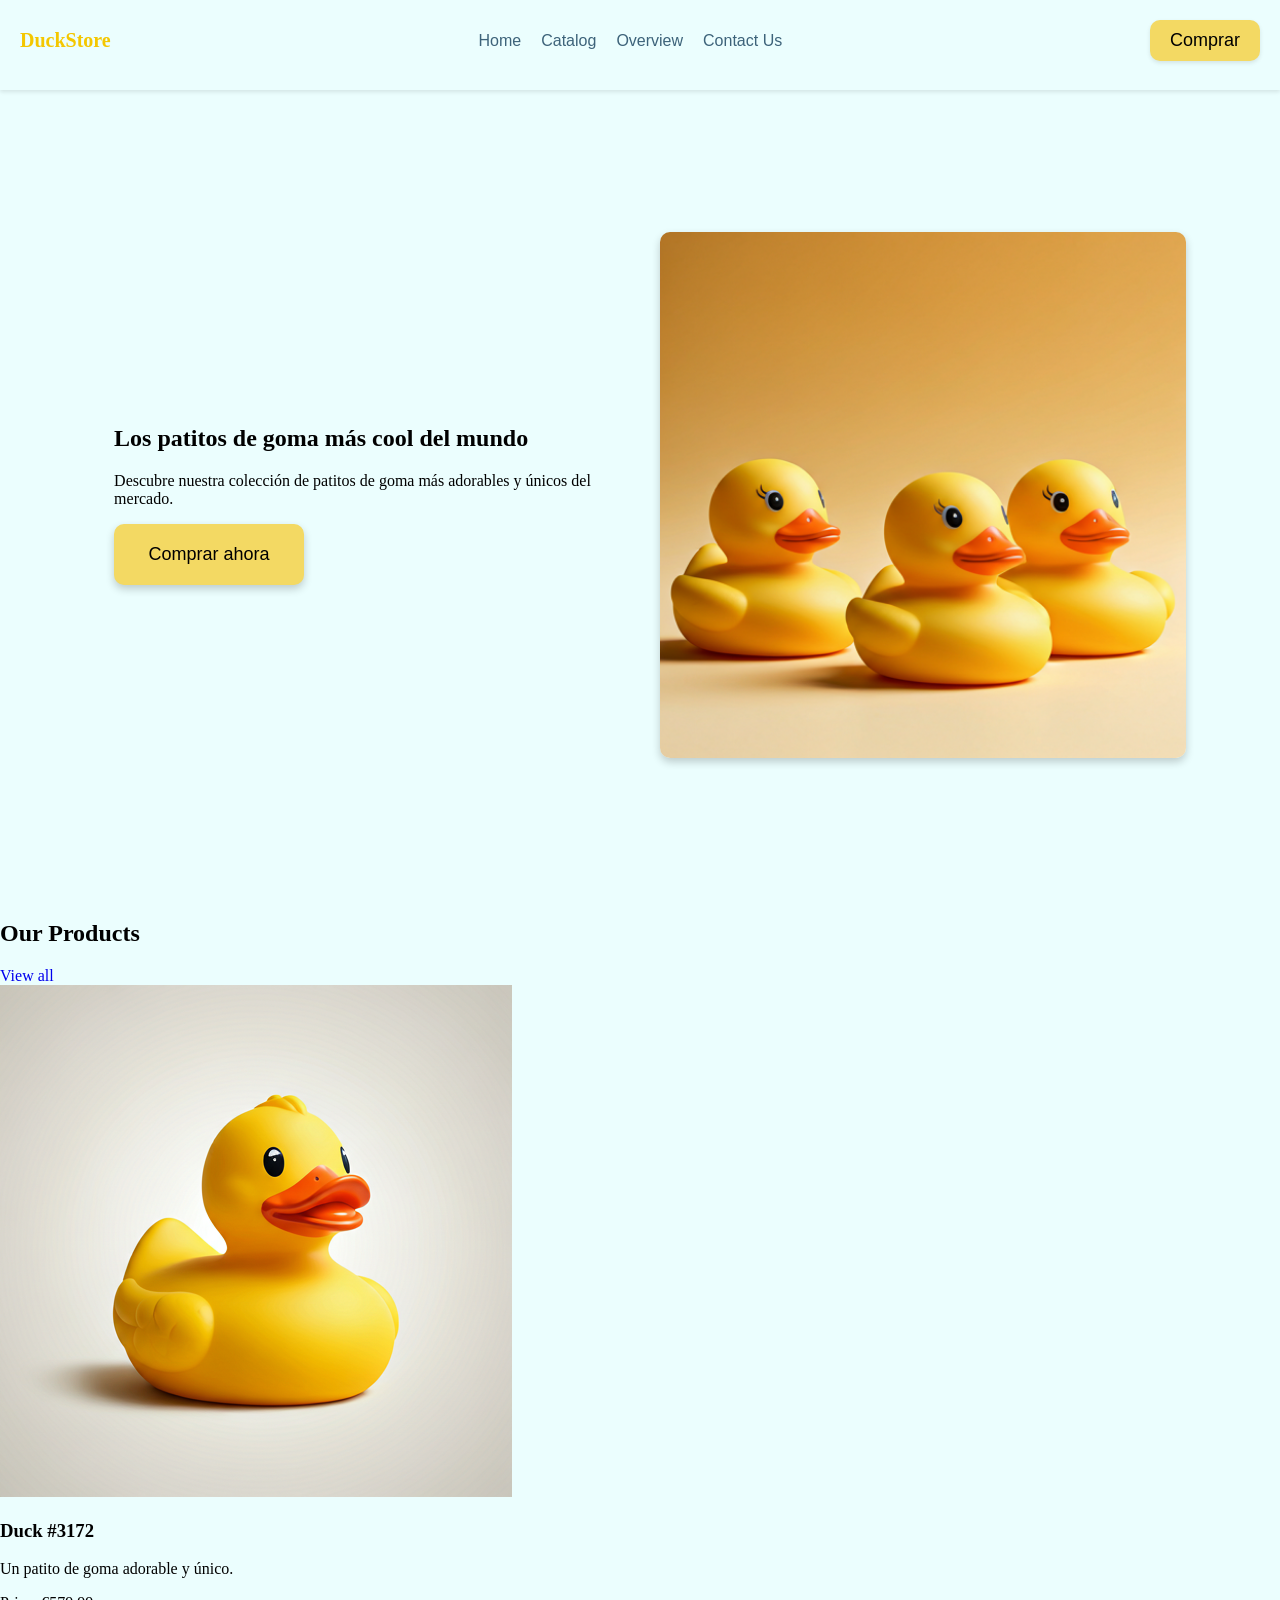
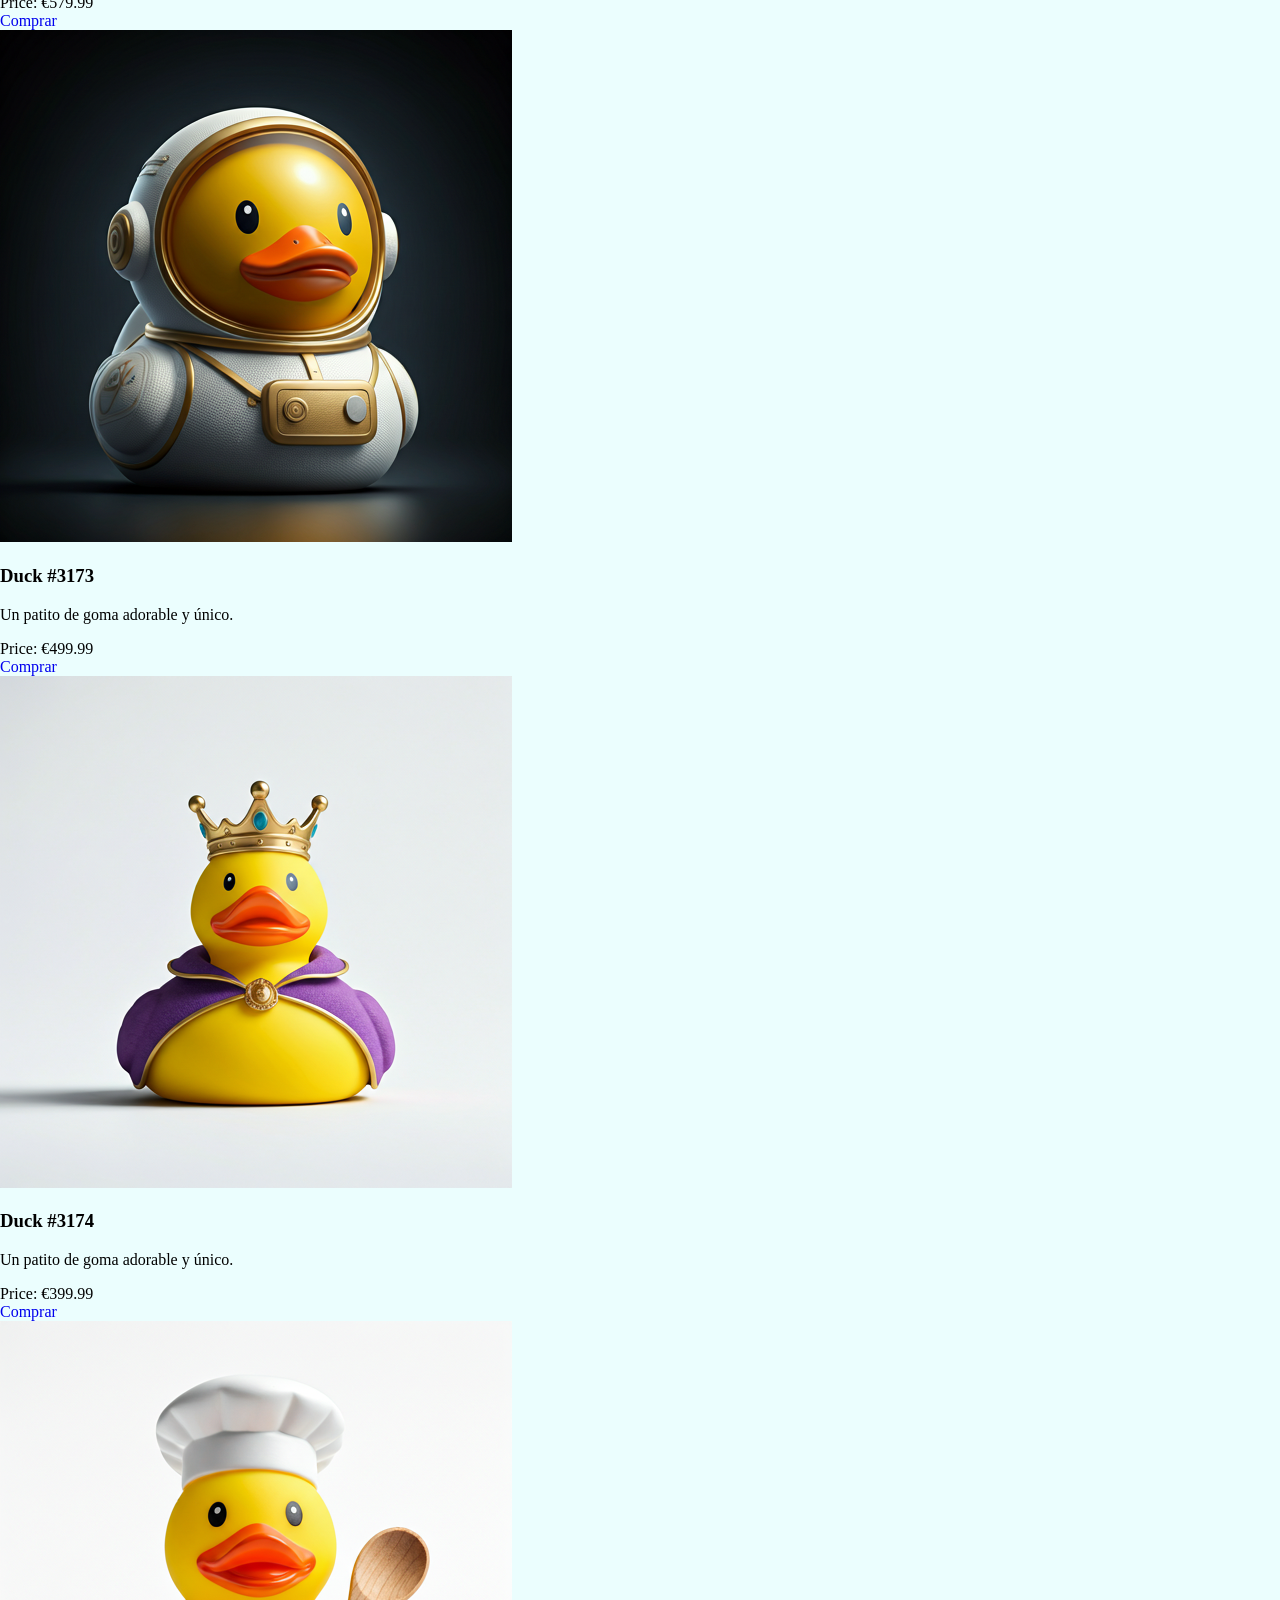
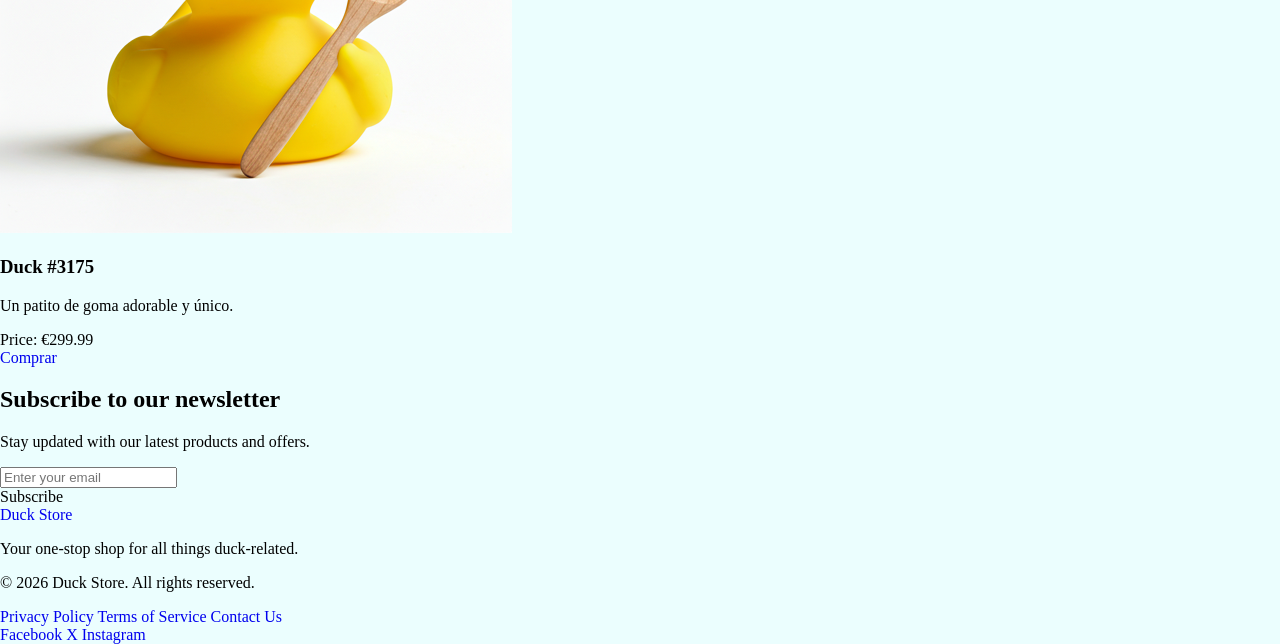
==== index.html @ e905ae87 "SCRUM 20: Etapa 6.1 y 6.2 - Añadir los estilos a `layout.css` y `buttons.css`.     - 6.1: Header    " ====
<!DOCTYPE html>
<html lang="en">
<head>
    <meta charset="UTF-8">
    <meta name="viewport" content="width=device-width, initial-scale=1.0">
    <title>Home | Duck Store</title>

    <link rel="stylesheet" href="./css/reset.css">
    <link rel="stylesheet" href="./css/styles.css">
    <link rel="stylesheet" href="./css/layout.css">
    <link rel="stylesheet" href="./css/typography.css">
    <link rel="stylesheet" href="./css/buttons.css">
 
</head>
<body>
    <!-- === HEADER === -->
    <header>
        <div class="header_container">
            <!-- Logo -->
            <a class="header_logo" href="#">
                DuckStore
            </a>

            <!-- Navigation -->
            <nav class="header_navigation">
                <ul class="header_navigation_list">
                    <li><a class="header_navigation_link" href="#">Home</a></li>
                    <li><a class="header_navigation_link" href="#">Catalog</a></li>
                    <li><a class="header_navigation_link" href="#">Overview</a></li>
                    <li><a class="header_navigation_link" href="#">Contact Us</a></li>
                </ul>
            </nav>

            <!-- Action Button -->
            <a href="#">
                <div class="header_button">Comprar</div>
            </a>
        </div>
    </header>

    <!-- === MAIN CONTENT === -->
    <main class="main_content">
        <!-- HERO SECTION -->
        <section class="hero_section">
            <div class="hero_container">
                <div class="hero_content">
                    <h1 class="hero_title">Los patitos de goma más cool del mundo</h1>
                    <p class="hero_description">Descubre nuestra colección de patitos de goma más adorables y únicos del mercado.</p>
                    <a href="#">
                        <div class="hero_button">Comprar ahora</div>
                    </a>
                </div>
                <img class="hero_image" src="./assets/images/duck_hero.png" alt="Big Duck Image" />
            </div>
        </section>

        <!-- PRODUCTS SECTION -->
        <section class="products_section">
            <div class="products_header">
                <h2>Our Products</h2>
                <a href="#">
                    <div class="button_common">View all</div>
                </a>
            </div>
            
            <!-- Products Grid -->
            <div class="products_grid">
                <div class="product_card">
                    <img class="product_image" src="./assets/images/duck_5.png" alt="Product 1" />
                    <h3 class="product_title">Duck #3172</h3>
                    <p class="product_description">Un patito de goma adorable y único.</p>
                    <span class="product_price">Price: €579.99</span>
                    <a href="#">
                        <div class="product_button">Comprar</div>
                    </a>
                </div>
                <div class="product_card">
                    <img class="product_image" src="./assets/images/duck_4.png" alt="Product 2" />
                    <h3 class="product_title">Duck #3173</h3>
                    <p class="product_description">Un patito de goma adorable y único.</p>
                    <span class="product_price">Price: €499.99</span>
                    <a href="#">
                        <div class="product_button">Comprar</div>
                    </a>
                </div>
                <div class="product_card">
                    <img class="product_image" src="./assets/images/duck_3.png" alt="Product 3" />
                    <h3 class="product_title">Duck #3174</h3>
                    <p class="product_description">Un patito de goma adorable y único.</p>
                    <span class="product_price">Price: €399.99</span>
                    <a href="#">
                        <div class="product_button">Comprar</div>
                    </a>
                </div>
                <div class="product_card">
                    <img class="product_image" src="./assets/images/duck_2.png" alt="Product 4" />
                    <h3 class="product_title">Duck #3175</h3>
                    <p class="product_description">Un patito de goma adorable y único.</p>
                    <span class="product_price">Price: €299.99</span>
                    <a href="#">
                        <div class="product_button">Comprar</div>
                    </a>
                </div>

            </div>
        </section>

        <!-- NEWSLETTER SECTION -->
        <section class="newsletter_section">
            <div class="newsletter_container">
                <div class="newsletter_content">
                    <h2 class="newsletter_title">Subscribe to our newsletter</h2>
                    <p class="newsletter_description">Stay updated with our latest products and offers.</p>
                    <form class="newsletter_form">
                        <input class="newsletter_input" type="email" placeholder="Enter your email" required />
                        <div class="newsletter_button" type="submit">Subscribe</div>
                    </form>
                </div>
            </div>
        </section>
    </main>

    <!-- === FOOTER === -->
    <footer class="footer">
        <div class="footer_container">
            <!-- Footer Content -->
            <div class="footer_content">
                <!-- Logo -->
                <a class="footer_logo" href="#">Duck Store</a>
                <p class="footer_description">Your one-stop shop for all things duck-related.</p>
                <p class="footer_copyright">&copy; 2026 Duck Store. All rights reserved.</p>
            </div>
            <!-- Footer Links -->
            <div class="footer_links">
                <a class="footer_link" href="#">Privacy Policy</a>
                <a class="footer_link" href="#">Terms of Service</a>
                <a class="footer_link" href="#">Contact Us</a>
            </div>
            <!-- Socials -->
            <div class="footer_socials">
                <a class="footer_social_icon" href="#">Facebook</a>
                <a class="footer_social_icon" href="#">X</a>
                <a class="footer_social_icon" href="#">Instagram</a>
            </div>
        </div>
    </footer>
</body>
</html>
---- css/styles.css ----
:root {

    /* === Colors === */
    --color-body-background: #EBFEFE;
    --color-header-background: #EBFEFE;
    --color-container-background: #E3F8F9;
    --color-footer-background: #E3F8F9;

    --color-card-background: #E3F8F9;
    --color-card-border: #CCCCCC;
    --color-card-newsletter-background: #F5E06E;

    --color-primary: #F3D963;
    --color-secondary: #3D637A;
    
    --color-button-common: #B6DEFA;

    --color-text: #000000;
    --color-primary-accent: #f4c700;
    --color-secondary-accent: #00619e;
    --color-text-inverted: #FFFFFF;

    --color-link: #FF6F61;
    --color-link-hover: #FF3B2E;
    --color-link-active: #FF6F61;
    --color-link-visited: #FF6F61;
    --color-link-focus: #FF6F61;
    --color-link-disabled: #CCCCCC;


    /* === Layout === */
    --margin-small: 10px;
    --margin-medium: 20px;
    --margin-large: 30px;

    --padding-small: 10px;
    --padding-medium: 20px;
    --padding-large: 30px;

    --gap-small: 10px;
    --gap-medium: 20px;
    --gap-large: 30px;

    --border-radius-small: 5px;
    --border-radius-medium: 10px;
    --border-radius-large: 15px;

    --box-shadow-light: 0 2px 4px rgba(0, 0, 0, 0.1);
    --box-shadow-medium: 0 4px 8px rgba(0, 0, 0, 0.2);
    --box-shadow-heavy: 0 8px 16px rgba(0, 0, 0, 0.3);

    /* === Typography === */
    
    --font-family-body: 'Arial', sans-serif;
    --font-family-heading: 'Helvetica', sans-serif;
    --font-family-monospace: 'Courier New', monospace;
    --font-family-cursive: 'Comic Sans MS', cursive;
    --font-family-fantasy: 'Impact', fantasy;
    --font-family-serif: 'Times New Roman', serif;
    --font-family-sans-serif: 'Verdana', sans-serif;
    
    --text-xs: 0.75rem;     /* 12px */
    --text-sm: 0.875rem;    /* 14px */
    --text-base: 1rem;      /* 16px */
    --text-lg: 1.125rem;    /* 18px */
    --text-xl: 1.25rem;     /* 20px */
    --text-2xl: 1.5rem;     /* 24px */
    --text-3xl: 1.875rem;   /* 30px */
    --text-4xl: 2.25rem;    /* 36px */
    --text-5xl: 3rem;       /* 48px */


}
---- css/layout.css ----
body {
    background-color: var(--color-body-background);
}

/* === HEADER === */

header {
    position: sticky;
    top: 0;
    z-index: 1000;
    height: 10vh;
    max-height: 10vh;
    background-color: var(--color-header-background);
    box-shadow: var(--box-shadow-light);
}

.header_container {
    padding: var(--padding-medium);
    display: flex;
    align-items: center;
    justify-content: space-between;
}

/* .header_navigation { } */

.header_navigation_list {
    list-style: none;
    display: flex;
    flex-direction: row;
    gap: var(--gap-medium);
    margin: 0;
    padding: 0;
}


/* === HERO SECTION === */

.hero_section {
    min-height: 90vh;
    background-color: none;
    display: flex;
    align-items: center;
    justify-content: center;
}

.hero_container {
    height: 66vh;
    display: flex;
    flex-direction: row;
    align-items: center;
    justify-content: space-between;
    padding: var(--padding-large);
}

.hero_content {
    width: 50%;
    padding: var(--padding-medium);
}


.hero_image {
    width: 50%;
    height: auto;
    object-fit: contain;
    border-radius: var(--border-radius-medium);
    box-shadow: var(--box-shadow-medium);
}


/* === PRODUCTS SECTION === */
---- css/typography.css ----
a {
    text-decoration: none;
}


/* === HEADER === */

.header_logo {
    font-family: var(--font-family-fantasy);
    font-size: var(--text-xl);
    color: var(--color-primary-accent);
    font-weight: bold;
    text-decoration: none;
}

.header_navigation_link {
    text-decoration: none;
    color: var(--color-secondary);
    font-family: var(--font-family-heading);
    font-size: var(--text-base);
}

.header_navigation_link:hover {
    color: var(--color-secondary-accent);
    text-decoration: underline;
}

/* === HERO SECTION === */

.hero_title {}

.hero_description {}

/* === PRODUCTS SECTION === */
---- css/buttons.css ----
/* BUTTON IS A DIV ELEMENT !!! */

.header_button {
    background-color: var(--color-primary);
    color: var(--color-text);
    padding: var(--padding-small) var(--padding-medium);
    border: none;
    border-radius: var(--border-radius-medium);
    font-family: var(--font-family-heading);
    font-size: var(--text-lg);
    cursor: pointer;
    transition: all 0.3s ease, color 0.3s ease;

    box-shadow: var(--box-shadow-light);
}

.header_button:hover {
    background-color: var(--color-primary-accent);
    color: var(--color-text-inverted);
}

.hero_button {
    padding: var(--padding-medium);
    width: 150px;
    
    background-color: var(--color-primary);
    color: var(--color-text);
    border: none;
    border-radius: var(--border-radius-medium);
    
    text-align: center;
    font-family: var(--font-family-heading);
    font-size: var(--text-lg);
    cursor: pointer;
    transition: all 0.3s ease, color 0.3s ease;

    box-shadow: var(--box-shadow-medium);
}

.hero_button:hover {
    background-color: var(--color-primary-accent);
    color: var(--color-text-inverted);
}

.button_common {

}

.product_button {

}

.newsletter_button {

}
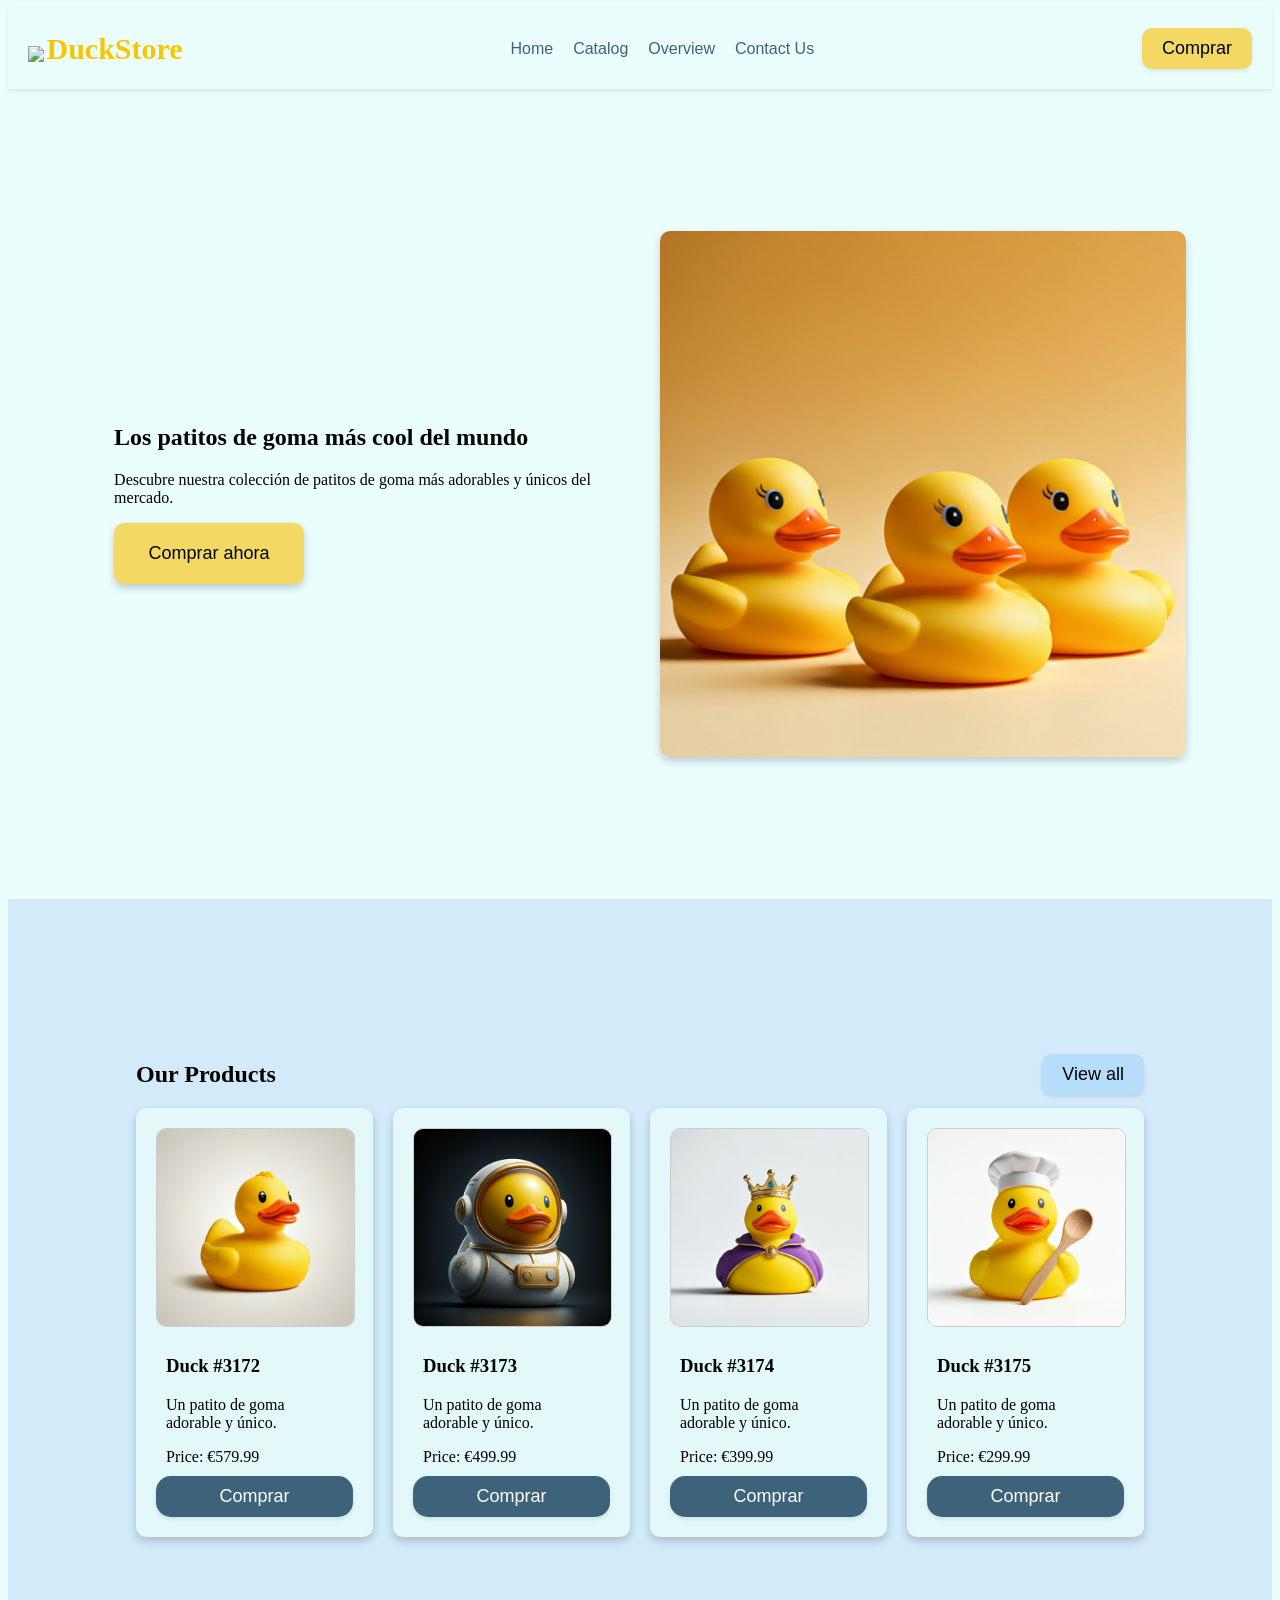
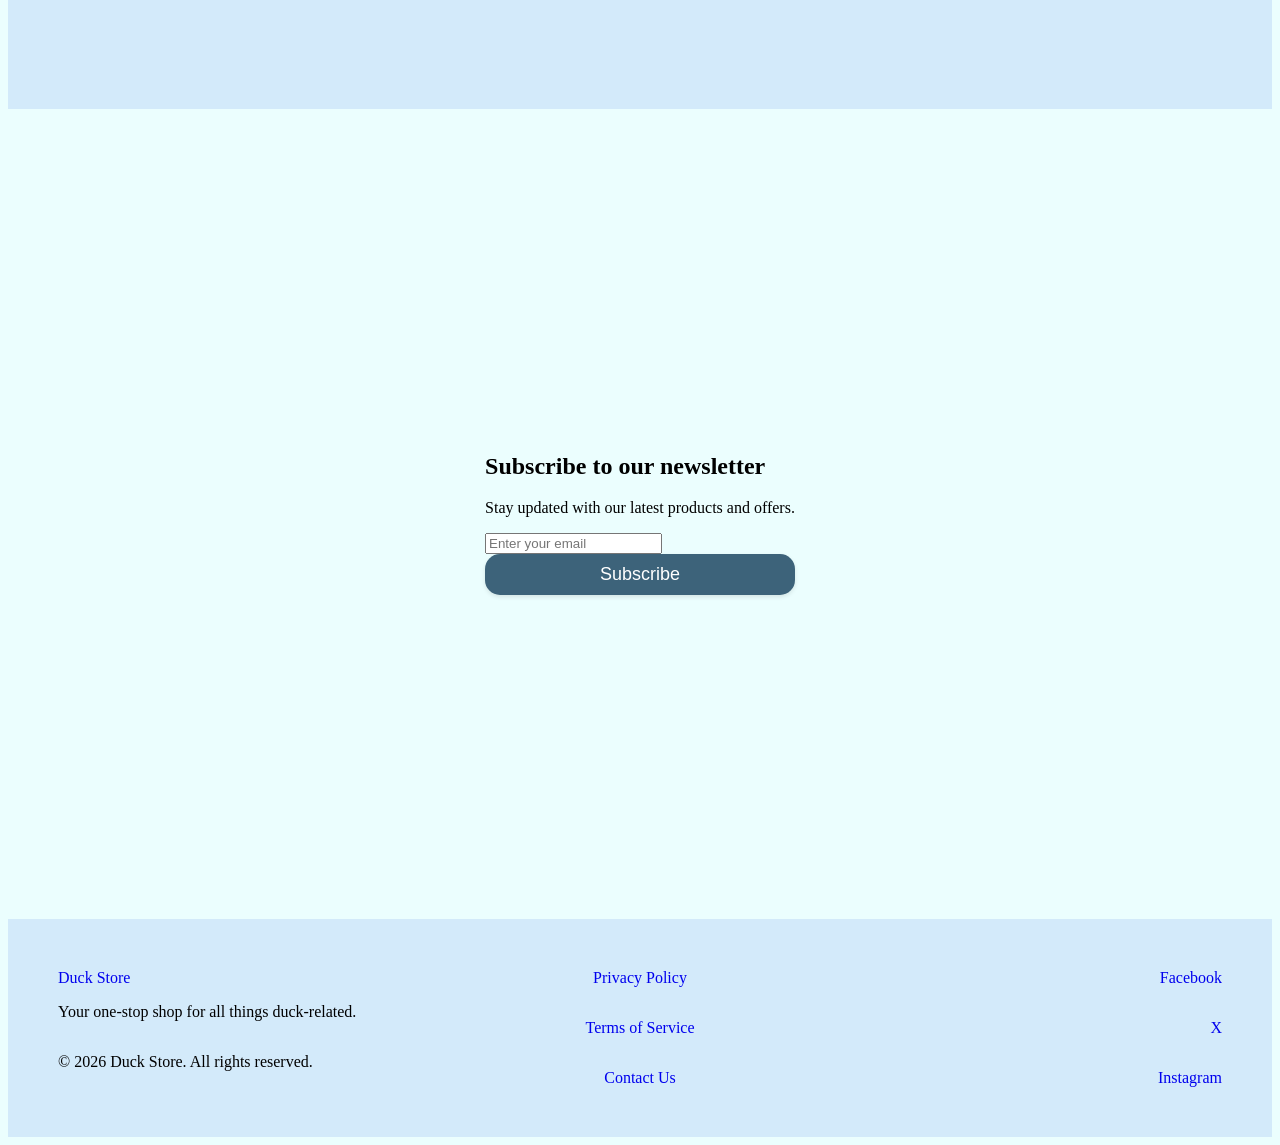
==== commit d8052df5: "fix: retrieved code from cc9e69481d03fa52d5097722d6ed97a162b8a51f" ====
--- a/index.html
+++ b/index.html
@@ -1,23 +1,25 @@
 <!DOCTYPE html>
 <html lang="en">
+
 <head>
     <meta charset="UTF-8">
     <meta name="viewport" content="width=device-width, initial-scale=1.0">
-    <title>Home | Duck Store</title>
-
-    <link rel="stylesheet" href="./css/reset.css">
+    <title>Document</title>
     <link rel="stylesheet" href="./css/styles.css">
     <link rel="stylesheet" href="./css/layout.css">
     <link rel="stylesheet" href="./css/typography.css">
     <link rel="stylesheet" href="./css/buttons.css">
- 
+
 </head>
+
 <body>
+    
     <!-- === HEADER === -->
     <header>
         <div class="header_container">
             <!-- Logo -->
             <a class="header_logo" href="#">
+                <img height=30 class="header_logo_icon" src="./assets/icons/duck_logo.png">
                 DuckStore
             </a>
 
@@ -33,7 +35,7 @@
 
             <!-- Action Button -->
             <a href="#">
-                <div class="header_button">Comprar</div>
+                <div id="btn_header" class="button_action">Comprar</div>
             </a>
         </div>
     </header>
@@ -45,9 +47,10 @@
             <div class="hero_container">
                 <div class="hero_content">
                     <h1 class="hero_title">Los patitos de goma más cool del mundo</h1>
-                    <p class="hero_description">Descubre nuestra colección de patitos de goma más adorables y únicos del mercado.</p>
+                    <p class="hero_description">Descubre nuestra colección de patitos de goma más adorables y únicos del
+                        mercado.</p>
                     <a href="#">
-                        <div class="hero_button">Comprar ahora</div>
+                        <div id="btn_hero" class="button_action_big">Comprar ahora</div>
                     </a>
                 </div>
                 <img class="hero_image" src="./assets/images/duck_hero.png" alt="Big Duck Image" />
@@ -56,52 +59,61 @@
 
         <!-- PRODUCTS SECTION -->
         <section class="products_section">
-            <div class="products_header">
-                <h2>Our Products</h2>
-                <a href="#">
-                    <div class="button_common">View all</div>
-                </a>
-            </div>
-            
-            <!-- Products Grid -->
-            <div class="products_grid">
-                <div class="product_card">
-                    <img class="product_image" src="./assets/images/duck_5.png" alt="Product 1" />
-                    <h3 class="product_title">Duck #3172</h3>
-                    <p class="product_description">Un patito de goma adorable y único.</p>
-                    <span class="product_price">Price: €579.99</span>
+            <div class="products_container">
+                <div class="products_header">
+                    <h2>Our Products</h2>
                     <a href="#">
-                        <div class="product_button">Comprar</div>
-                    </a>
-                </div>
-                <div class="product_card">
-                    <img class="product_image" src="./assets/images/duck_4.png" alt="Product 2" />
-                    <h3 class="product_title">Duck #3173</h3>
-                    <p class="product_description">Un patito de goma adorable y único.</p>
-                    <span class="product_price">Price: €499.99</span>
-                    <a href="#">
-                        <div class="product_button">Comprar</div>
-                    </a>
-                </div>
-                <div class="product_card">
-                    <img class="product_image" src="./assets/images/duck_3.png" alt="Product 3" />
-                    <h3 class="product_title">Duck #3174</h3>
-                    <p class="product_description">Un patito de goma adorable y único.</p>
-                    <span class="product_price">Price: €399.99</span>
-                    <a href="#">
-                        <div class="product_button">Comprar</div>
-                    </a>
-                </div>
-                <div class="product_card">
-                    <img class="product_image" src="./assets/images/duck_2.png" alt="Product 4" />
-                    <h3 class="product_title">Duck #3175</h3>
-                    <p class="product_description">Un patito de goma adorable y único.</p>
-                    <span class="product_price">Price: €299.99</span>
-                    <a href="#">
-                        <div class="product_button">Comprar</div>
+                        <div id="btn_view_all" class="button_common">View all</div>
                     </a>
                 </div>
 
+                <!-- Products Grid -->
+                <div class="products_list">
+                    <div class="product_card">
+                        <img class="product_image" src="./assets/images/duck_5.png" alt="Product 1" />
+                        <div class="product_card_content">
+                            <h3 class="product_title">Duck #3172</h3>
+                            <p class="product_description">Un patito de goma adorable y único.</p>
+                            <span class="product_price">Price: €579.99</span>
+                        </div>
+                        <a href="#">
+                            <div id="btn_product" class="button_action_secondary">Comprar</div>
+                        </a>
+                    </div>
+                    <div class="product_card">
+                        <img class="product_image" src="./assets/images/duck_4.png" alt="Product 2" />
+                        <div class="product_card_content">
+                            <h3 class="product_title">Duck #3173</h3>
+                            <p class="product_description">Un patito de goma adorable y único.</p>
+                            <span class="product_price">Price: €499.99</span>
+                        </div>
+                        <a href="#">
+                            <div id="btn_product" class="button_action_secondary">Comprar</div>
+                        </a>
+                    </div>
+                    <div class="product_card">
+                        <img class="product_image" src="./assets/images/duck_3.png" alt="Product 3" />
+                        <div class="product_card_content">
+                            <h3 class="product_title">Duck #3174</h3>
+                            <p class="product_description">Un patito de goma adorable y único.</p>
+                            <span class="product_price">Price: €399.99</span>
+                        </div>
+                        <a href="#">
+                            <div id="btn_product" class="button_action_secondary">Comprar</div>
+                        </a>
+                    </div>
+                    <div class="product_card">
+                        <img class="product_image" src="./assets/images/duck_2.png" alt="Product 4" />
+                        <div class="product_card_content">
+                            <h3 class="product_title">Duck #3175</h3>
+                            <p class="product_description">Un patito de goma adorable y único.</p>
+                            <span class="product_price">Price: €299.99</span>
+                        </div>
+                        <a href="#">
+                            <div id="btn_product" class="button_action_secondary">Comprar</div>
+                        </a>
+                    </div>
+                </div>
             </div>
         </section>
 
@@ -113,7 +125,7 @@
                     <p class="newsletter_description">Stay updated with our latest products and offers.</p>
                     <form class="newsletter_form">
                         <input class="newsletter_input" type="email" placeholder="Enter your email" required />
-                        <div class="newsletter_button" type="submit">Subscribe</div>
+                        <div id="btn_newsletter" class="button_action_secondary" type="submit">Subscribe</div>
                     </form>
                 </div>
             </div>
@@ -121,7 +133,7 @@
     </main>
 
     <!-- === FOOTER === -->
-    <footer class="footer">
+    <footer>
         <div class="footer_container">
             <!-- Footer Content -->
             <div class="footer_content">
@@ -145,4 +157,5 @@
         </div>
     </footer>
 </body>
+
 </html>
--- a/css/styles.css
+++ b/css/styles.css
@@ -3,8 +3,8 @@
     /* === Colors === */
     --color-body-background: #EBFEFE;
     --color-header-background: #EBFEFE;
-    --color-container-background: #E3F8F9;
-    --color-footer-background: #E3F8F9;
+    --color-container-background: #d3eafa;
+    --color-footer-background: var(--color-container-background);
 
     --color-card-background: #E3F8F9;
     --color-card-border: #CCCCCC;
@@ -14,6 +14,7 @@
     --color-secondary: #3D637A;
     
     --color-button-common: #B6DEFA;
+    --color-button-common-accent: #6bc1ff;
 
     --color-text: #000000;
     --color-primary-accent: #f4c700;
@@ -36,6 +37,7 @@
     --padding-small: 10px;
     --padding-medium: 20px;
     --padding-large: 30px;
+    --padding-xlarge: 50px;
 
     --gap-small: 10px;
     --gap-medium: 20px;
@@ -44,6 +46,8 @@
     --border-radius-small: 5px;
     --border-radius-medium: 10px;
     --border-radius-large: 15px;
+
+    --border: 1px solid var(--color-card-border);
 
     --box-shadow-light: 0 2px 4px rgba(0, 0, 0, 0.1);
     --box-shadow-medium: 0 4px 8px rgba(0, 0, 0, 0.2);
--- a/css/layout.css
+++ b/css/layout.css
@@ -8,8 +8,8 @@
     position: sticky;
     top: 0;
     z-index: 1000;
-    height: 10vh;
-    max-height: 10vh;
+    /* height: 10vh; */
+    /* max-height: 10vh; */
     background-color: var(--color-header-background);
     box-shadow: var(--box-shadow-light);
 }
@@ -57,7 +57,6 @@
     padding: var(--padding-medium);
 }
 
-
 .hero_image {
     width: 50%;
     height: auto;
@@ -70,5 +69,129 @@
 /* === PRODUCTS SECTION === */
 
 
+.products_section {
+    min-height: 90vh;
+    background-color: var(--color-container-background);
+    display: flex;
+    align-items: center;
+    justify-content: center;
+}
+
+.products_container {
+    width: 100%;
+    margin-bottom: var(--margin-large);
+    padding: var(--padding-large);
+}
+
+@media (min-width: 1024px) {
+    .products_container {
+        padding-right: 10vw;
+        padding-left: 10vw;
+    }
+}
+
+.products_header {
+    display: flex;
+    flex-direction: row;
+    align-items: center;
+    justify-content: space-between;
+
+}
+
+.products_list {
+    width: 100%;
+    display: grid;
+    grid-template-columns: repeat(4, 1fr);
+    grid-auto-rows: minmax(80px, auto);
+    gap: var(--gap-medium);
+}
+
+.product_card {
+    background: var(--color-card-background);
+    display: flex;
+    flex-direction: column;
+    justify-content: space-between;
+    padding: var(--padding-medium);
+    border-radius: var(--border-radius-medium);
+    box-shadow: var(--box-shadow-medium);
+
+}
+
+.product_card_content {
+    padding: var(--padding-small);
+}
+
+.product_image {
+    width: 100%;
+    object-fit: contain;
+    border-radius: var(--border-radius-medium);
+    border: var( --border)
+}
 
 
+/* === NEWSLETTER SECTION === */
+
+
+.newsletter_section {
+    min-height: 90vh;
+    background-color: none;
+    display: flex;
+    align-items: center;
+    justify-content: center;
+}
+
+.newsletter_container {
+    height: 66vh;
+    display: flex;
+    flex-direction: row;
+    align-items: center;
+    justify-content: space-between;
+    padding: var(--padding-large);
+}
+
+.newsletter_content {
+
+}
+
+
+/* === FOOTER === */
+
+
+footer {
+    background-color: var(--color-container-background);
+    padding: var(--padding-xlarge);
+    align-items: center;
+}
+
+.footer_container {
+    width: 100%;
+    display: grid;
+    grid-template-columns: repeat(3, 1fr);
+    grid-auto-rows: minmax(33%, auto);
+    justify-content: space-between;
+}
+
+.footer_content {
+    display: flex;
+    flex-direction: column;
+    justify-content: space-between;
+    align-items: left;
+}
+.footer_links {
+    display: flex;
+    flex-direction: column;
+    justify-content: space-between;
+    align-items: center;
+
+}
+
+.footer_socials {
+    display: flex;
+    flex-direction: column;
+    justify-content: space-between;
+    align-items: end;
+}
+
+
+
+
--- a/css/typography.css
+++ b/css/typography.css
@@ -7,10 +7,15 @@
 
 .header_logo {
     font-family: var(--font-family-fantasy);
-    font-size: var(--text-xl);
+    font-size: var(--text-3xl);
     color: var(--color-primary-accent);
     font-weight: bold;
     text-decoration: none;
+}
+
+.header_logo_icon {
+    margin-right: -5px;
+    margin-bottom: -3px;
 }
 
 .header_navigation_link {
--- a/css/buttons.css
+++ b/css/buttons.css
@@ -1,6 +1,7 @@
-/* BUTTON IS A DIV ELEMENT !!! */
+/* !!! BUTTON IS A DIV ELEMENT !!! */
 
-.header_button {
+/* === BUTTON ACTION === */
+.button_action {
     background-color: var(--color-primary);
     color: var(--color-text);
     padding: var(--padding-small) var(--padding-medium);
@@ -14,12 +15,14 @@
     box-shadow: var(--box-shadow-light);
 }
 
-.header_button:hover {
+.button_action:hover {
     background-color: var(--color-primary-accent);
     color: var(--color-text-inverted);
 }
 
-.hero_button {
+
+/* === BUTTON ACTION BIG === */
+.button_action_big {
     padding: var(--padding-medium);
     width: 150px;
     
@@ -37,19 +40,51 @@
     box-shadow: var(--box-shadow-medium);
 }
 
-.hero_button:hover {
+.button_action_big:hover {
     background-color: var(--color-primary-accent);
     color: var(--color-text-inverted);
 }
 
+/* === BUTTON COMMON === */
+
 .button_common {
+    background-color: var(--color-button-common);
+    color: var(--color-text);
+    padding: var(--padding-small) var(--padding-medium);
+    border: none;
+    border-radius: var(--border-radius-medium);
+    font-family: var(--font-family-heading);
+    font-size: var(--text-lg);
+    cursor: pointer;
+    transition: all 0.3s ease, color 0.3s ease;
 
+    box-shadow: var(--box-shadow-light);
 }
 
-.product_button {
-
+.button_common:hover {
+    background-color: var(--color-button-common-accent);
+    color: var(--color-text-inverted);
 }
 
-.newsletter_button {
+/* === BUTTON ACTION SECONDARY === */
 
-}+.button_action_secondary {
+    background-color: var(--color-secondary);
+    color: var(--color-text-inverted);
+    padding: var(--padding-small) var(--padding-medium);
+    border: none;
+    border-radius: var(--border-radius-large);
+    font-family: var(--font-family-heading);
+    font-size: var(--text-lg);
+    text-align: center;
+    cursor: pointer;
+    transition: all 0.3s ease, color 0.3s ease;
+
+    box-shadow: var(--box-shadow-light);
+}
+
+.button_action_secondary:hover {
+    background-color: var(--color-secondary-accent);
+    color: var(--color-text-inverted);
+}
+
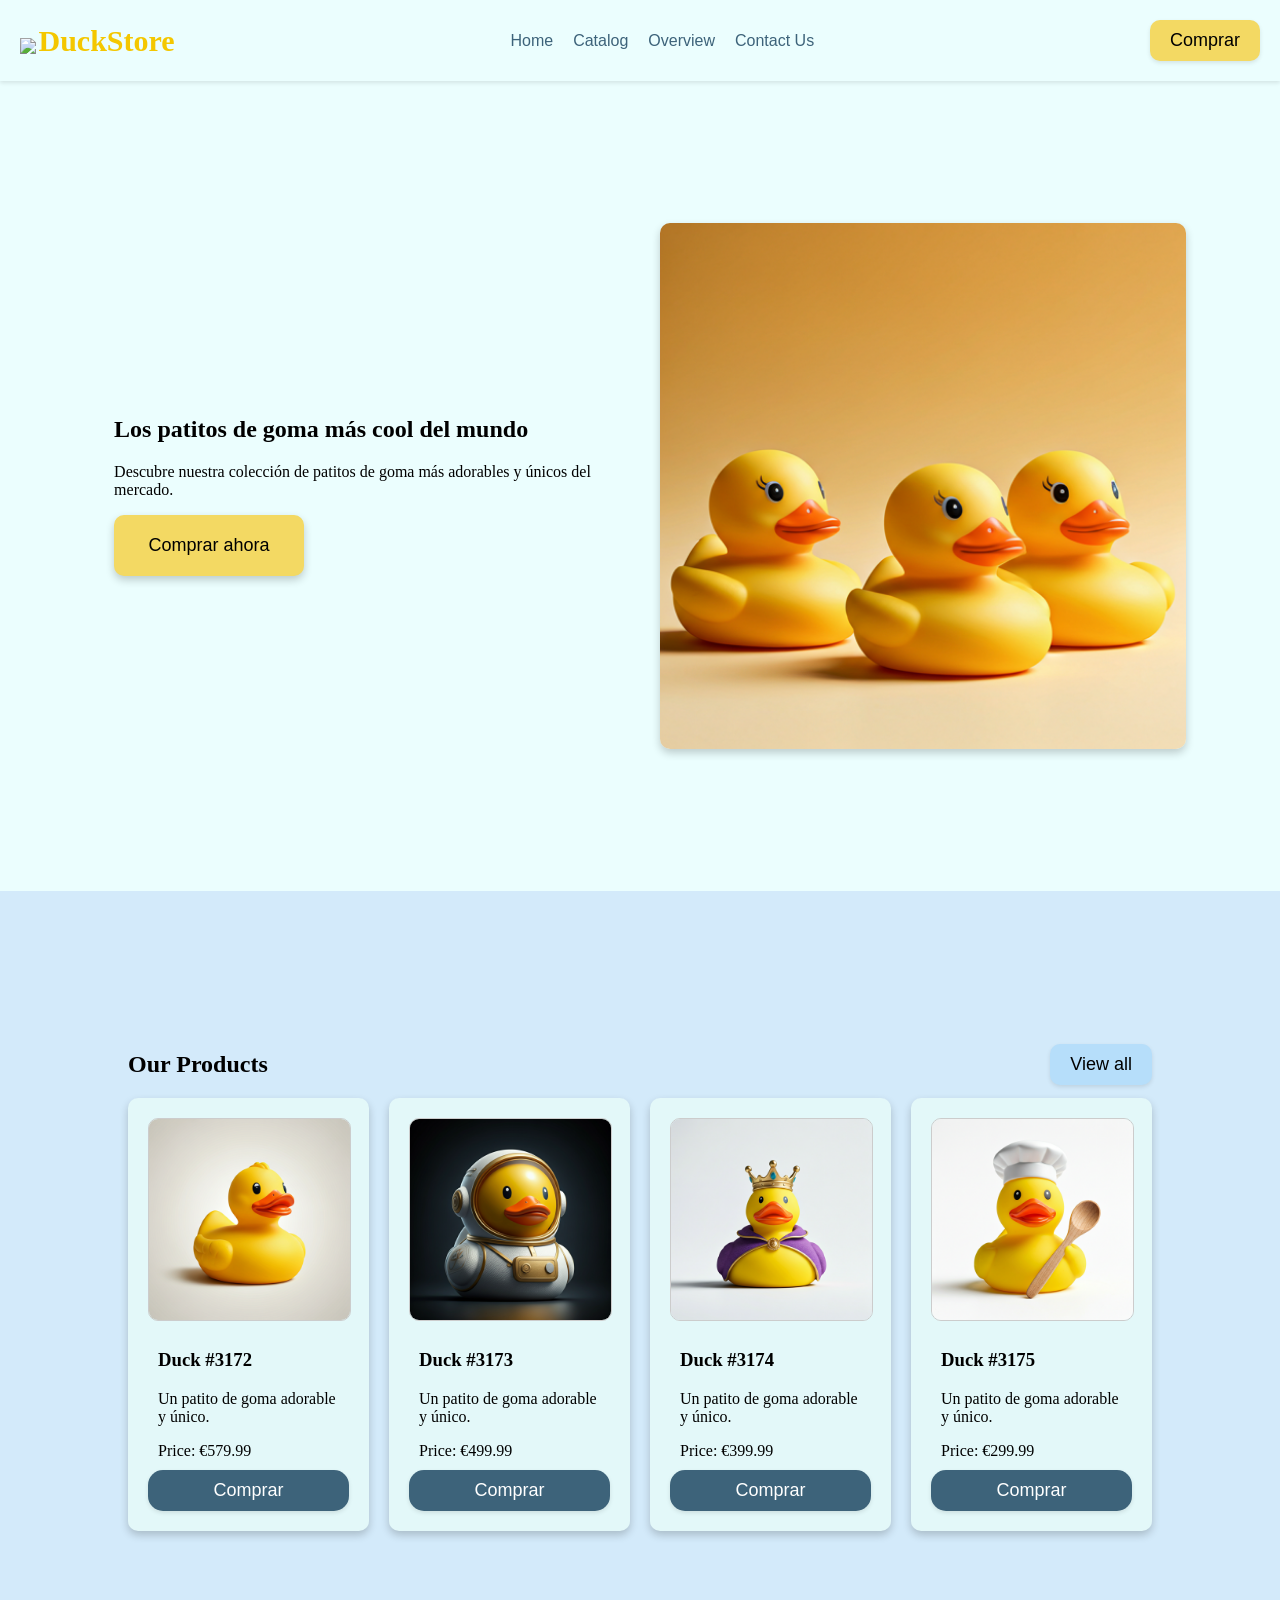
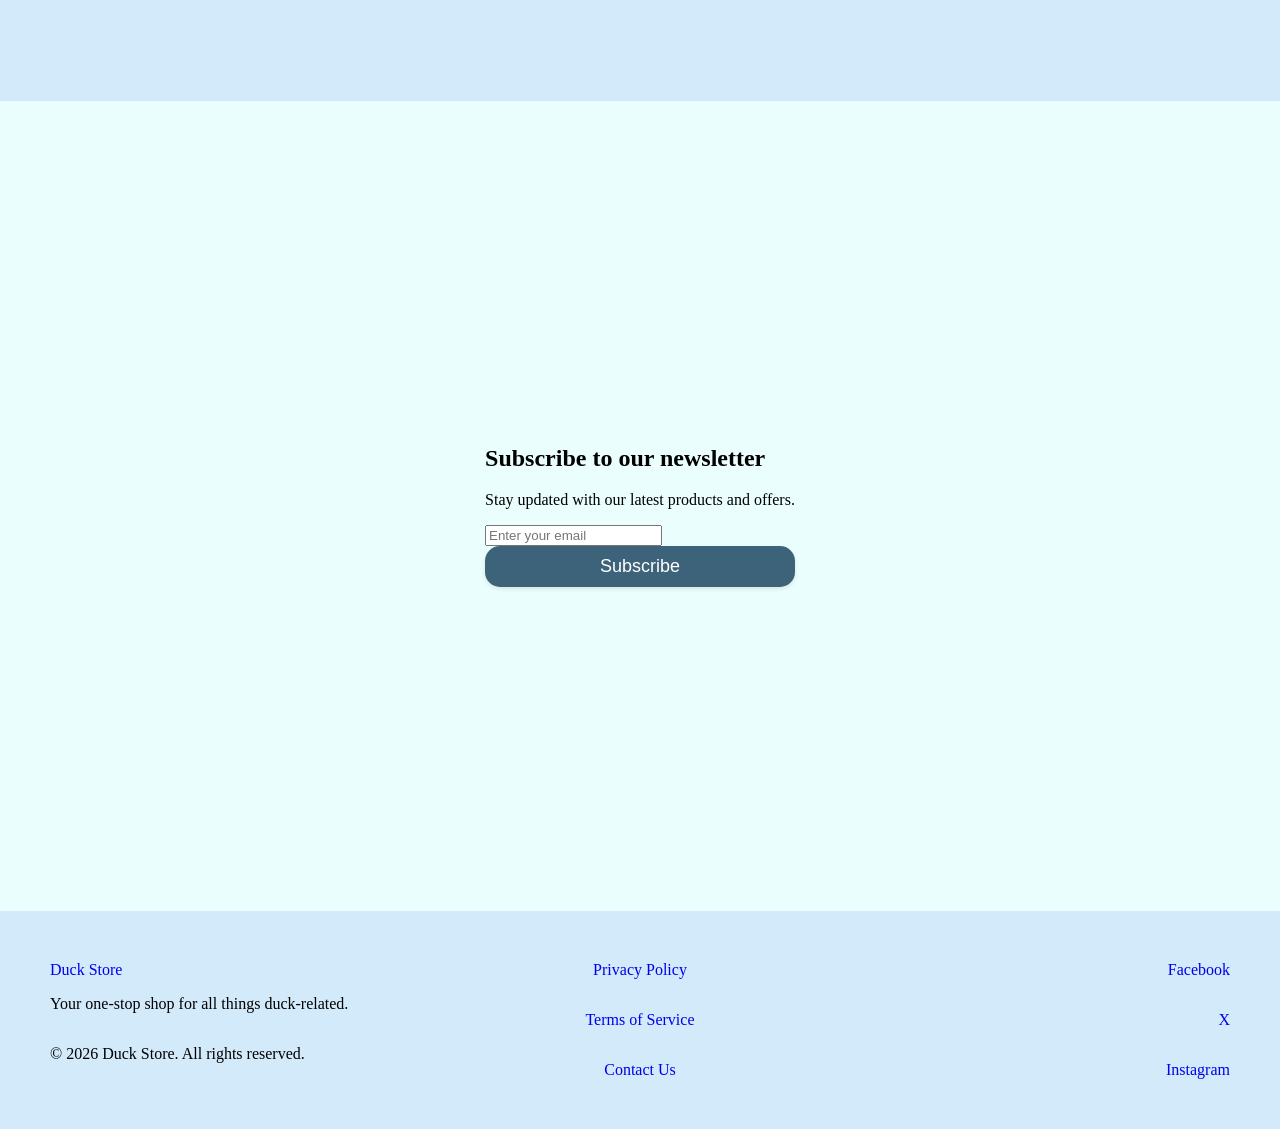
==== commit cc9e6948: "SCRUM 20: Etapa 6.3 y 6.5 - Añadir los estilos a `layout.css` y `buttons.css`.:     - Products Secti" ====
--- a/index.html
+++ b/index.html
@@ -4,7 +4,9 @@
 <head>
     <meta charset="UTF-8">
     <meta name="viewport" content="width=device-width, initial-scale=1.0">
-    <title>Document</title>
+    <title>Home | Duck Store</title>
+
+    <link rel="stylesheet" href="./css/reset.css">
     <link rel="stylesheet" href="./css/styles.css">
     <link rel="stylesheet" href="./css/layout.css">
     <link rel="stylesheet" href="./css/typography.css">
@@ -13,7 +15,6 @@
 </head>
 
 <body>
-    
     <!-- === HEADER === -->
     <header>
         <div class="header_container">
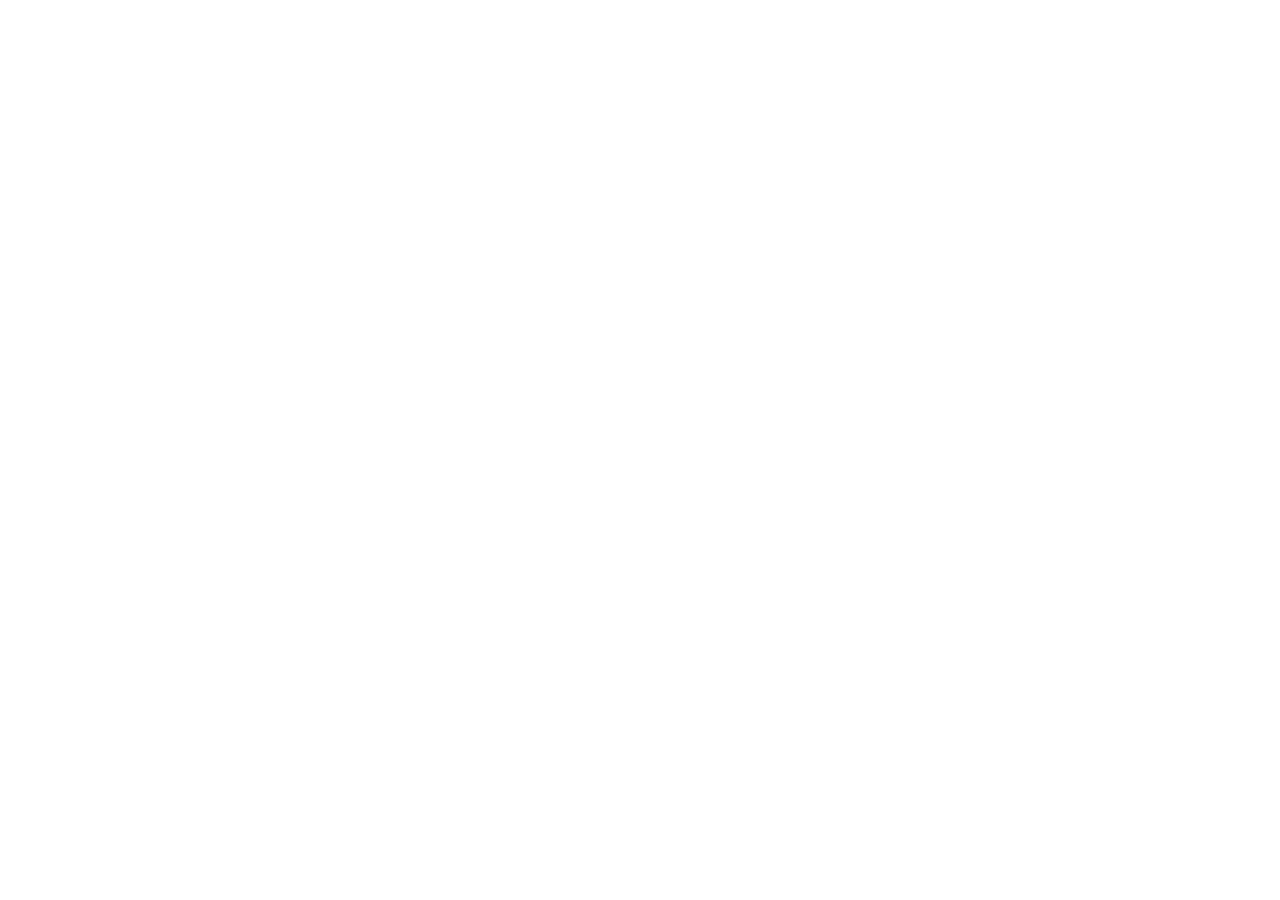
==== commit 15eb4ede: "fix: checkout a rama `dev`" ====
--- a/index.html
+++ b/index.html
@@ -1,162 +1,12 @@
 <!DOCTYPE html>
 <html lang="en">
-
 <head>
     <meta charset="UTF-8">
     <meta name="viewport" content="width=device-width, initial-scale=1.0">
-    <title>Home | Duck Store</title>
-
-    <link rel="stylesheet" href="./css/reset.css">
     <link rel="stylesheet" href="./css/styles.css">
-    <link rel="stylesheet" href="./css/layout.css">
-    <link rel="stylesheet" href="./css/typography.css">
-    <link rel="stylesheet" href="./css/buttons.css">
-
+    <title>Document</title>
 </head>
-
 <body>
-    <!-- === HEADER === -->
-    <header>
-        <div class="header_container">
-            <!-- Logo -->
-            <a class="header_logo" href="#">
-                <img height=30 class="header_logo_icon" src="./assets/icons/duck_logo.png">
-                DuckStore
-            </a>
-
-            <!-- Navigation -->
-            <nav class="header_navigation">
-                <ul class="header_navigation_list">
-                    <li><a class="header_navigation_link" href="#">Home</a></li>
-                    <li><a class="header_navigation_link" href="#">Catalog</a></li>
-                    <li><a class="header_navigation_link" href="#">Overview</a></li>
-                    <li><a class="header_navigation_link" href="#">Contact Us</a></li>
-                </ul>
-            </nav>
-
-            <!-- Action Button -->
-            <a href="#">
-                <div id="btn_header" class="button_action">Comprar</div>
-            </a>
-        </div>
-    </header>
-
-    <!-- === MAIN CONTENT === -->
-    <main class="main_content">
-        <!-- HERO SECTION -->
-        <section class="hero_section">
-            <div class="hero_container">
-                <div class="hero_content">
-                    <h1 class="hero_title">Los patitos de goma más cool del mundo</h1>
-                    <p class="hero_description">Descubre nuestra colección de patitos de goma más adorables y únicos del
-                        mercado.</p>
-                    <a href="#">
-                        <div id="btn_hero" class="button_action_big">Comprar ahora</div>
-                    </a>
-                </div>
-                <img class="hero_image" src="./assets/images/duck_hero.png" alt="Big Duck Image" />
-            </div>
-        </section>
-
-        <!-- PRODUCTS SECTION -->
-        <section class="products_section">
-            <div class="products_container">
-                <div class="products_header">
-                    <h2>Our Products</h2>
-                    <a href="#">
-                        <div id="btn_view_all" class="button_common">View all</div>
-                    </a>
-                </div>
-
-                <!-- Products Grid -->
-                <div class="products_list">
-                    <div class="product_card">
-                        <img class="product_image" src="./assets/images/duck_5.png" alt="Product 1" />
-                        <div class="product_card_content">
-                            <h3 class="product_title">Duck #3172</h3>
-                            <p class="product_description">Un patito de goma adorable y único.</p>
-                            <span class="product_price">Price: €579.99</span>
-                        </div>
-                        <a href="#">
-                            <div id="btn_product" class="button_action_secondary">Comprar</div>
-                        </a>
-                    </div>
-                    <div class="product_card">
-                        <img class="product_image" src="./assets/images/duck_4.png" alt="Product 2" />
-                        <div class="product_card_content">
-                            <h3 class="product_title">Duck #3173</h3>
-                            <p class="product_description">Un patito de goma adorable y único.</p>
-                            <span class="product_price">Price: €499.99</span>
-                        </div>
-                        <a href="#">
-                            <div id="btn_product" class="button_action_secondary">Comprar</div>
-                        </a>
-                    </div>
-                    <div class="product_card">
-                        <img class="product_image" src="./assets/images/duck_3.png" alt="Product 3" />
-                        <div class="product_card_content">
-                            <h3 class="product_title">Duck #3174</h3>
-                            <p class="product_description">Un patito de goma adorable y único.</p>
-                            <span class="product_price">Price: €399.99</span>
-                        </div>
-                        <a href="#">
-                            <div id="btn_product" class="button_action_secondary">Comprar</div>
-                        </a>
-                    </div>
-                    <div class="product_card">
-                        <img class="product_image" src="./assets/images/duck_2.png" alt="Product 4" />
-                        <div class="product_card_content">
-                            <h3 class="product_title">Duck #3175</h3>
-                            <p class="product_description">Un patito de goma adorable y único.</p>
-                            <span class="product_price">Price: €299.99</span>
-                        </div>
-                        <a href="#">
-                            <div id="btn_product" class="button_action_secondary">Comprar</div>
-                        </a>
-                    </div>
-                </div>
-            </div>
-        </section>
-
-        <!-- NEWSLETTER SECTION -->
-        <section class="newsletter_section">
-            <div class="newsletter_container">
-                <div class="newsletter_content">
-                    <h2 class="newsletter_title">Subscribe to our newsletter</h2>
-                    <p class="newsletter_description">Stay updated with our latest products and offers.</p>
-                    <form class="newsletter_form">
-                        <input class="newsletter_input" type="email" placeholder="Enter your email" required />
-                        <div id="btn_newsletter" class="button_action_secondary" type="submit">Subscribe</div>
-                    </form>
-                </div>
-            </div>
-        </section>
-    </main>
-
-    <!-- === FOOTER === -->
-    <footer>
-        <div class="footer_container">
-            <!-- Footer Content -->
-            <div class="footer_content">
-                <!-- Logo -->
-                <a class="footer_logo" href="#">Duck Store</a>
-                <p class="footer_description">Your one-stop shop for all things duck-related.</p>
-                <p class="footer_copyright">&copy; 2026 Duck Store. All rights reserved.</p>
-            </div>
-            <!-- Footer Links -->
-            <div class="footer_links">
-                <a class="footer_link" href="#">Privacy Policy</a>
-                <a class="footer_link" href="#">Terms of Service</a>
-                <a class="footer_link" href="#">Contact Us</a>
-            </div>
-            <!-- Socials -->
-            <div class="footer_socials">
-                <a class="footer_social_icon" href="#">Facebook</a>
-                <a class="footer_social_icon" href="#">X</a>
-                <a class="footer_social_icon" href="#">Instagram</a>
-            </div>
-        </div>
-    </footer>
+    
 </body>
-
 </html>
--- a/css/styles.css
+++ b/css/styles.css
@@ -1,77 +1,8 @@
-:root {
-
-    /* === Colors === */
-    --color-body-background: #EBFEFE;
-    --color-header-background: #EBFEFE;
-    --color-container-background: #d3eafa;
-    --color-footer-background: var(--color-container-background);
-
-    --color-card-background: #E3F8F9;
-    --color-card-border: #CCCCCC;
-    --color-card-newsletter-background: #F5E06E;
-
-    --color-primary: #F3D963;
-    --color-secondary: #3D637A;
-    
-    --color-button-common: #B6DEFA;
-    --color-button-common-accent: #6bc1ff;
-
-    --color-text: #000000;
-    --color-primary-accent: #f4c700;
-    --color-secondary-accent: #00619e;
-    --color-text-inverted: #FFFFFF;
-
-    --color-link: #FF6F61;
-    --color-link-hover: #FF3B2E;
-    --color-link-active: #FF6F61;
-    --color-link-visited: #FF6F61;
-    --color-link-focus: #FF6F61;
-    --color-link-disabled: #CCCCCC;
+@import "./reset.css";
+@import "./layout.css";
+@import "./typography.css";
 
 
-    /* === Layout === */
-    --margin-small: 10px;
-    --margin-medium: 20px;
-    --margin-large: 30px;
-
-    --padding-small: 10px;
-    --padding-medium: 20px;
-    --padding-large: 30px;
-    --padding-xlarge: 50px;
-
-    --gap-small: 10px;
-    --gap-medium: 20px;
-    --gap-large: 30px;
-
-    --border-radius-small: 5px;
-    --border-radius-medium: 10px;
-    --border-radius-large: 15px;
-
-    --border: 1px solid var(--color-card-border);
-
-    --box-shadow-light: 0 2px 4px rgba(0, 0, 0, 0.1);
-    --box-shadow-medium: 0 4px 8px rgba(0, 0, 0, 0.2);
-    --box-shadow-heavy: 0 8px 16px rgba(0, 0, 0, 0.3);
-
-    /* === Typography === */
-    
-    --font-family-body: 'Arial', sans-serif;
-    --font-family-heading: 'Helvetica', sans-serif;
-    --font-family-monospace: 'Courier New', monospace;
-    --font-family-cursive: 'Comic Sans MS', cursive;
-    --font-family-fantasy: 'Impact', fantasy;
-    --font-family-serif: 'Times New Roman', serif;
-    --font-family-sans-serif: 'Verdana', sans-serif;
-    
-    --text-xs: 0.75rem;     /* 12px */
-    --text-sm: 0.875rem;    /* 14px */
-    --text-base: 1rem;      /* 16px */
-    --text-lg: 1.125rem;    /* 18px */
-    --text-xl: 1.25rem;     /* 20px */
-    --text-2xl: 1.5rem;     /* 24px */
-    --text-3xl: 1.875rem;   /* 30px */
-    --text-4xl: 2.25rem;    /* 36px */
-    --text-5xl: 3rem;       /* 48px */
-
-
+:root {
+    --color-backgound: #ffffff;
 }
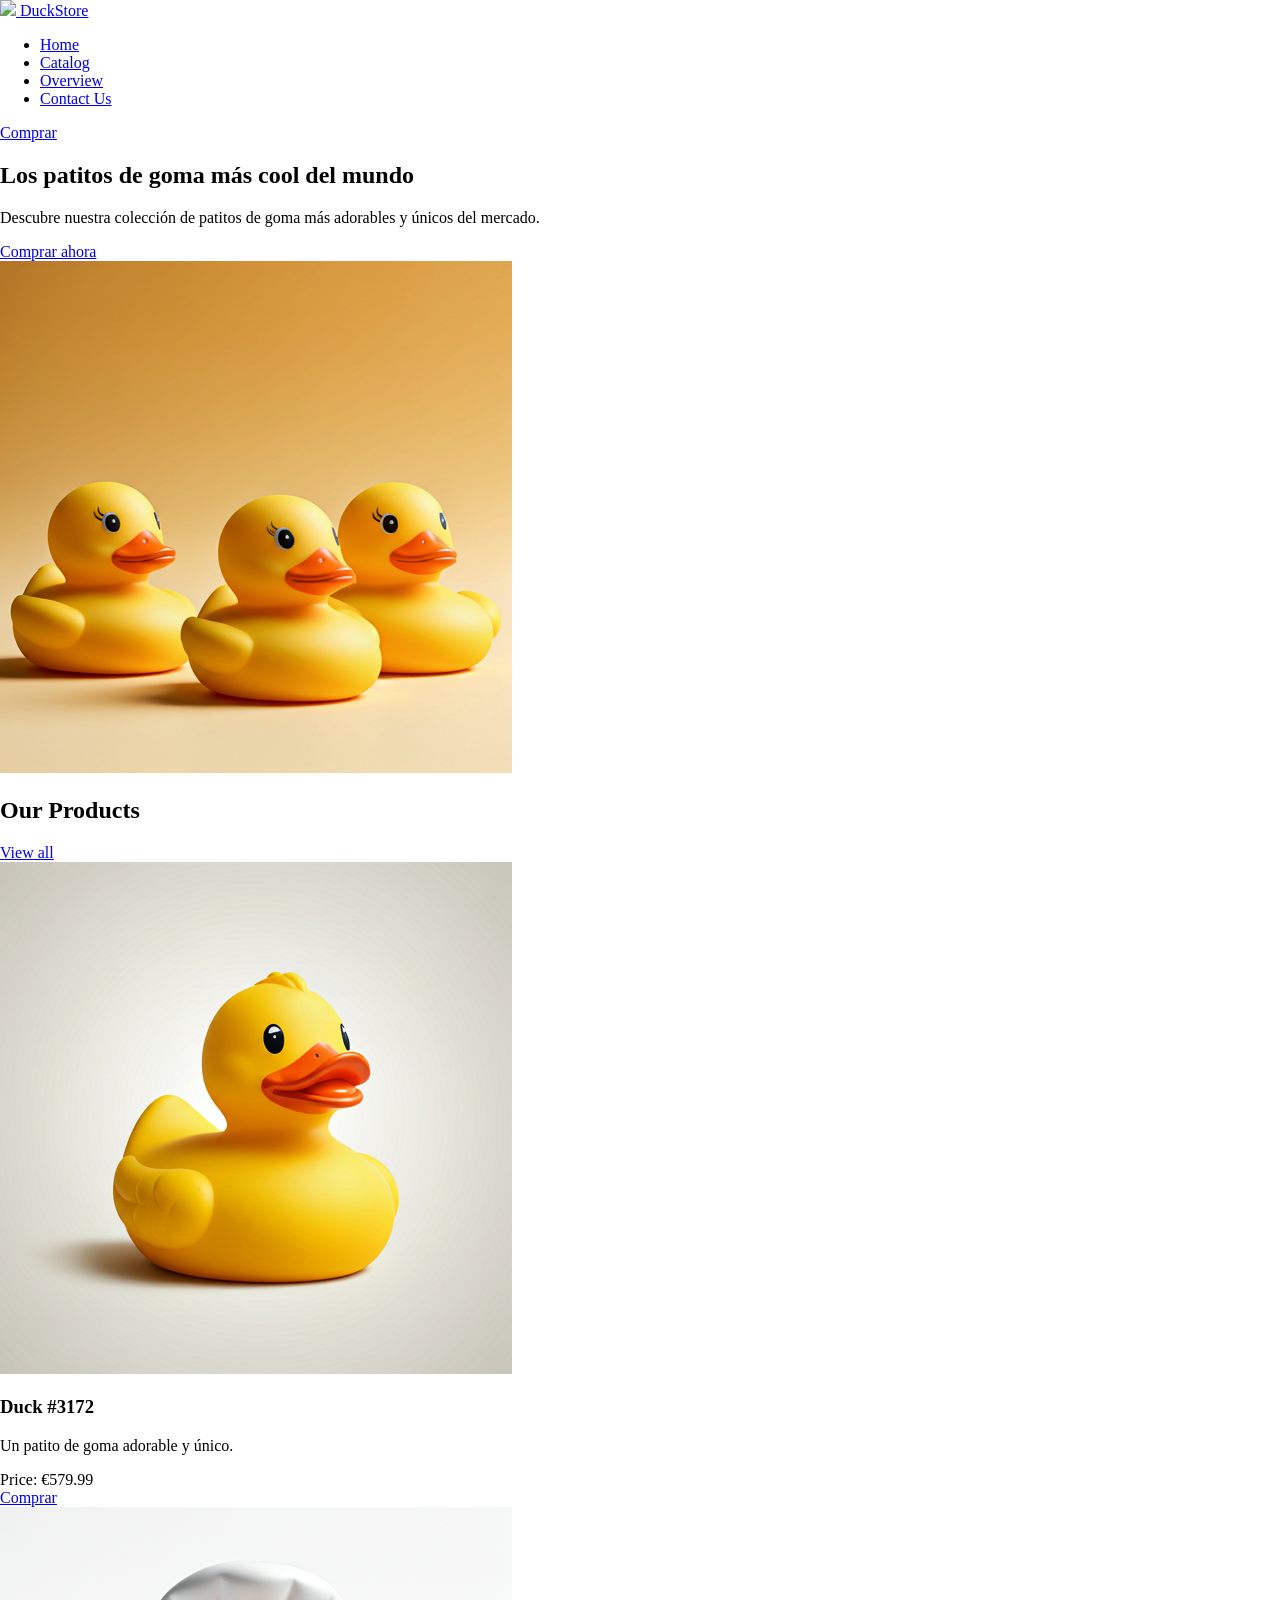
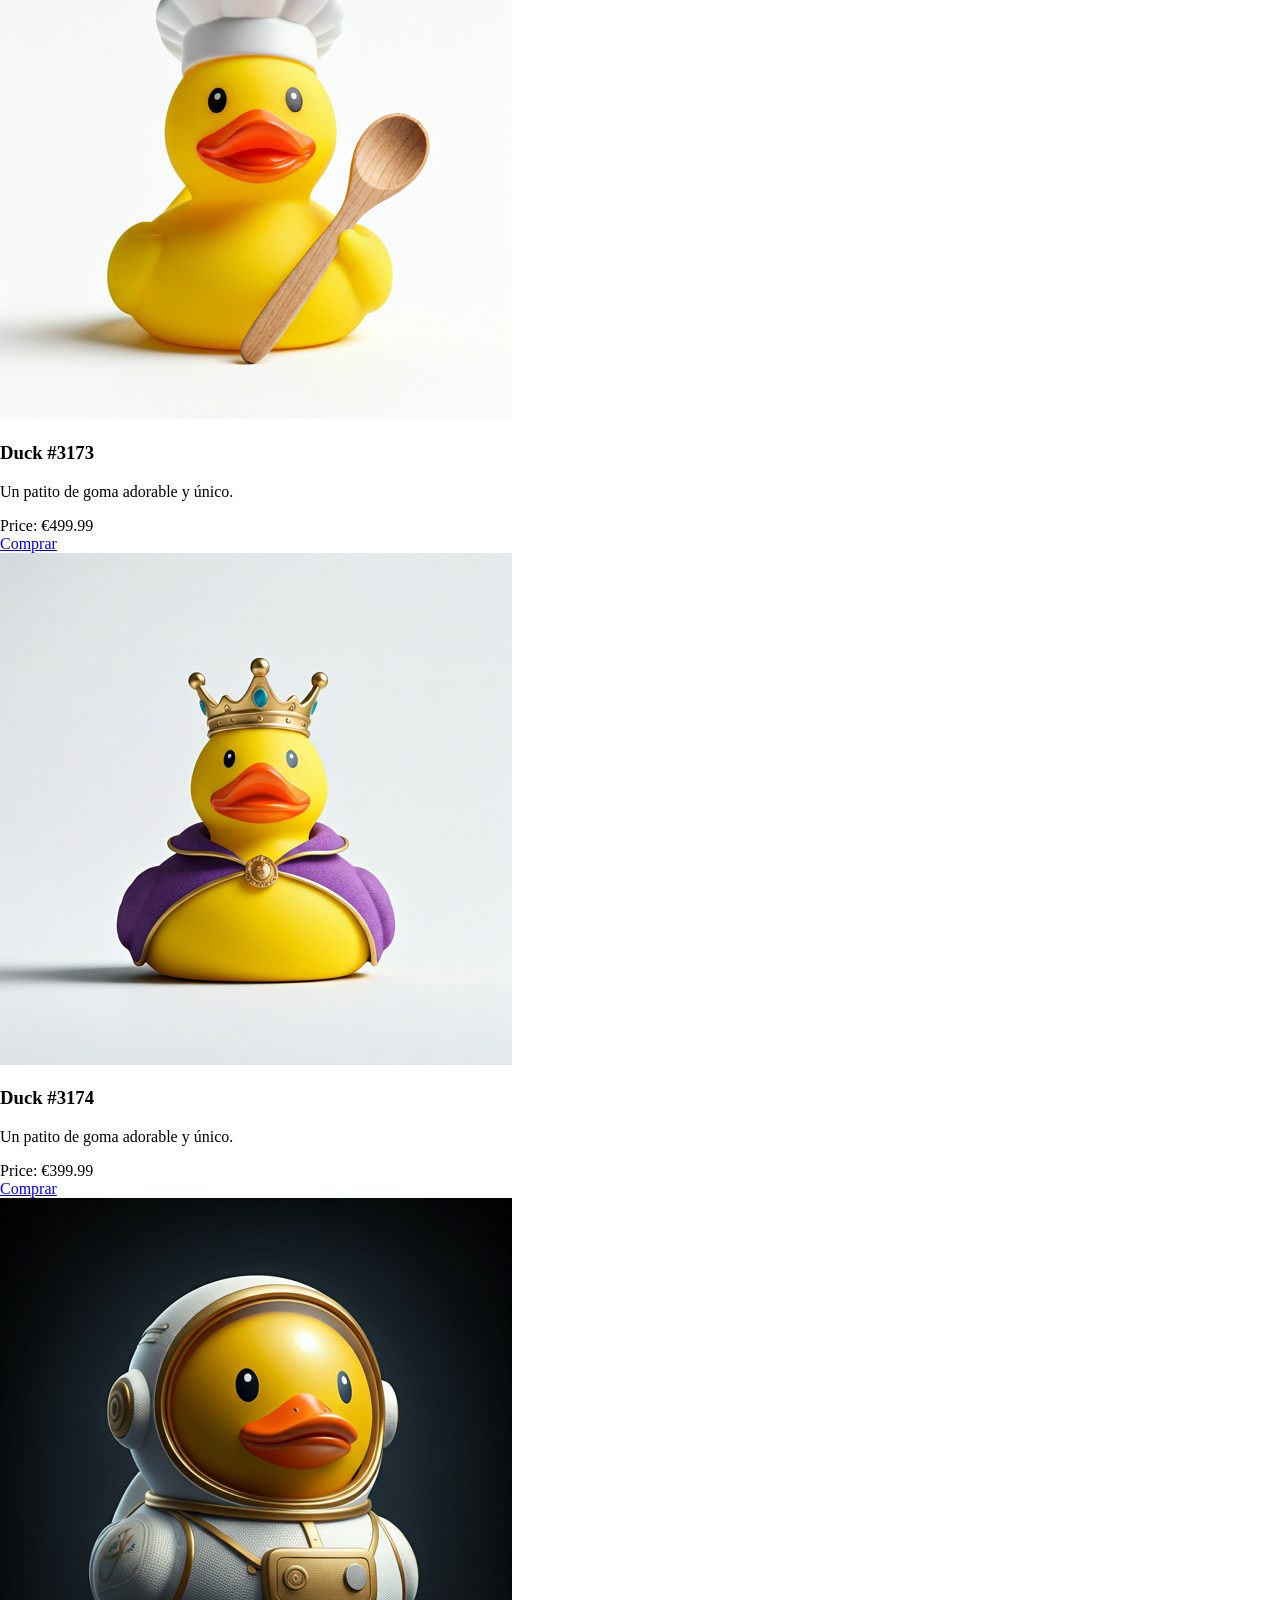
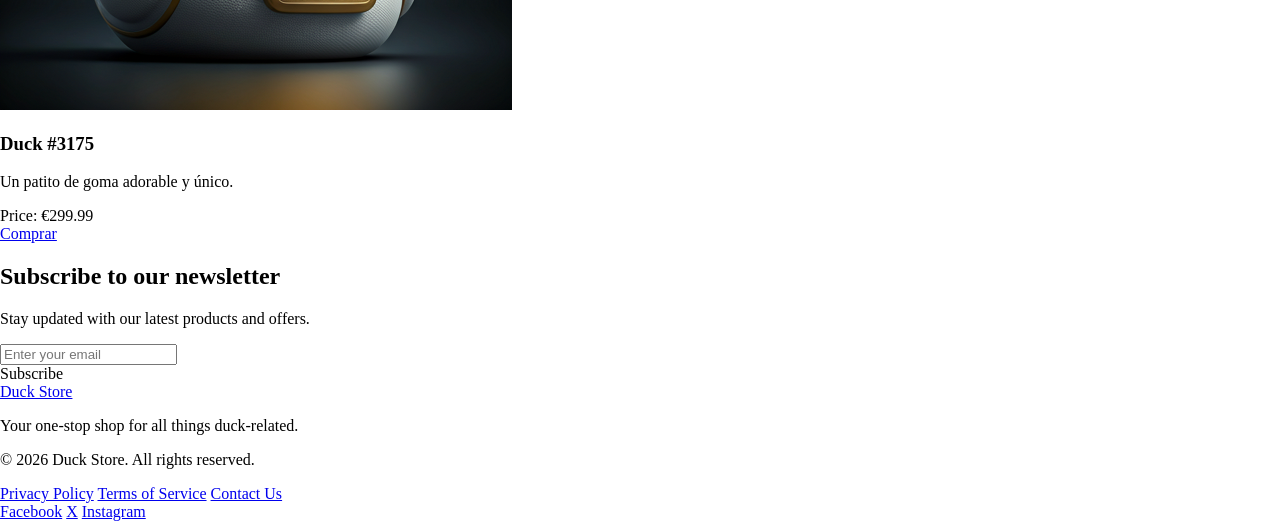
==== commit 25640692: "push: SCRUM 20: Push el" ====
--- a/index.html
+++ b/index.html
@@ -1,12 +1,162 @@
 <!DOCTYPE html>
 <html lang="en">
+
 <head>
     <meta charset="UTF-8">
     <meta name="viewport" content="width=device-width, initial-scale=1.0">
+    <title>Document</title>
     <link rel="stylesheet" href="./css/styles.css">
-    <title>Document</title>
+    <link rel="stylesheet" href="./css/reset.css">
+    <link rel="stylesheet" href="./css/layout.css">
+    <link rel="stylesheet" href="./css/typography.css">
+    <link rel="stylesheet" href="./css/buttons.css">
+
 </head>
+
 <body>
     
+    <!-- === HEADER === -->
+    <header>
+        <div class="header_container">
+            <!-- Logo -->
+            <a class="header_logo" href="#">
+                <img height=30 class="header_logo_icon" src="./assets/icons/duck_logo.png">
+                DuckStore
+            </a>
+
+            <!-- Navigation -->
+            <nav class="header_navigation">
+                <ul class="header_navigation_list">
+                    <li><a class="header_navigation_link" href="#">Home</a></li>
+                    <li><a class="header_navigation_link" href="#">Catalog</a></li>
+                    <li><a class="header_navigation_link" href="#">Overview</a></li>
+                    <li><a class="header_navigation_link" href="#">Contact Us</a></li>
+                </ul>
+            </nav>
+
+            <!-- Action Button -->
+            <a href="#">
+                <div id="btn_header" class="button_action">Comprar</div>
+            </a>
+        </div>
+    </header>
+
+    <!-- === MAIN CONTENT === -->
+    <main class="main_content">
+        <!-- HERO SECTION -->
+        <section class="hero_section">
+            <div class="hero_container">
+                <div class="hero_content">
+                    <h1 class="hero_title">Los patitos de goma más cool del mundo</h1>
+                    <p class="hero_description">Descubre nuestra colección de patitos de goma más adorables y únicos del
+                        mercado.</p>
+                    <a href="#">
+                        <div id="btn_hero" class="button_action_big">Comprar ahora</div>
+                    </a>
+                </div>
+                <img class="hero_image" src="./assets/images/duck_hero.png" alt="Big Duck Image" />
+            </div>
+        </section>
+
+        <!-- PRODUCTS SECTION -->
+        <section class="products_section">
+            <div class="products_container">
+                <div class="products_header">
+                    <h2>Our Products</h2>
+                    <a href="#">
+                        <div id="btn_view_all" class="button_common">View all</div>
+                    </a>
+                </div>
+
+                <!-- Products Grid -->
+                <div class="products_list">
+                    <div class="product_card">
+                        <img class="product_image" src="./assets/images/duck_1.png" alt="Product 1" />
+                        <div class="product_card_content">
+                            <h3 class="product_title">Duck #3172</h3>
+                            <p class="product_description">Un patito de goma adorable y único.</p>
+                            <span class="product_price">Price: €579.99</span>
+                        </div>
+                        <a href="#">
+                            <div id="btn_product" class="button_action_secondary">Comprar</div>
+                        </a>
+                    </div>
+                    <div class="product_card">
+                        <img class="product_image" src="./assets/images/duck_4.png" alt="Product 2" />
+                        <div class="product_card_content">
+                            <h3 class="product_title">Duck #3173</h3>
+                            <p class="product_description">Un patito de goma adorable y único.</p>
+                            <span class="product_price">Price: €499.99</span>
+                        </div>
+                        <a href="#">
+                            <div id="btn_product" class="button_action_secondary">Comprar</div>
+                        </a>
+                    </div>
+                    <div class="product_card">
+                        <img class="product_image" src="./assets/images/duck_3.png" alt="Product 3" />
+                        <div class="product_card_content">
+                            <h3 class="product_title">Duck #3174</h3>
+                            <p class="product_description">Un patito de goma adorable y único.</p>
+                            <span class="product_price">Price: €399.99</span>
+                        </div>
+                        <a href="#">
+                            <div id="btn_product" class="button_action_secondary">Comprar</div>
+                        </a>
+                    </div>
+                    <div class="product_card">
+                        <img class="product_image" src="./assets/images/duck_2.png" alt="Product 4" />
+                        <div class="product_card_content">
+                            <h3 class="product_title">Duck #3175</h3>
+                            <p class="product_description">Un patito de goma adorable y único.</p>
+                            <span class="product_price">Price: €299.99</span>
+                        </div>
+                        <a href="#">
+                            <div id="btn_product" class="button_action_secondary">Comprar</div>
+                        </a>
+                    </div>
+                </div>
+            </div>
+        </section>
+
+        <!-- NEWSLETTER SECTION -->
+        <section class="newsletter_section">
+            <div class="newsletter_container">
+                <div class="newsletter_content">
+                    <h2 class="newsletter_title">Subscribe to our newsletter</h2>
+                    <p class="newsletter_description">Stay updated with our latest products and offers.</p>
+                    <form class="newsletter_form">
+                        <input class="newsletter_input" type="email" placeholder="Enter your email" required />
+                        <div id="btn_newsletter" class="button_action_secondary" type="submit">Subscribe</div>
+                    </form>
+                </div>
+            </div>
+        </section>
+    </main>
+
+    <!-- === FOOTER === -->
+    <footer>
+        <div class="footer_container">
+            <!-- Footer Content -->
+            <div class="footer_content">
+                <!-- Logo -->
+                <a class="footer_logo" href="#">Duck Store</a>
+                <p class="footer_description">Your one-stop shop for all things duck-related.</p>
+                <p class="footer_copyright">&copy; 2026 Duck Store. All rights reserved.</p>
+            </div>
+            <!-- Footer Links -->
+            <div class="footer_links">
+                <a class="footer_link" href="#">Privacy Policy</a>
+                <a class="footer_link" href="#">Terms of Service</a>
+                <a class="footer_link" href="#">Contact Us</a>
+            </div>
+            <!-- Socials -->
+            <div class="footer_socials">
+                <a class="footer_social_icon" href="#">Facebook</a>
+                <a class="footer_social_icon" href="#">X</a>
+                <a class="footer_social_icon" href="#">Instagram</a>
+            </div>
+        </div>
+    </footer>
 </body>
+
 </html>
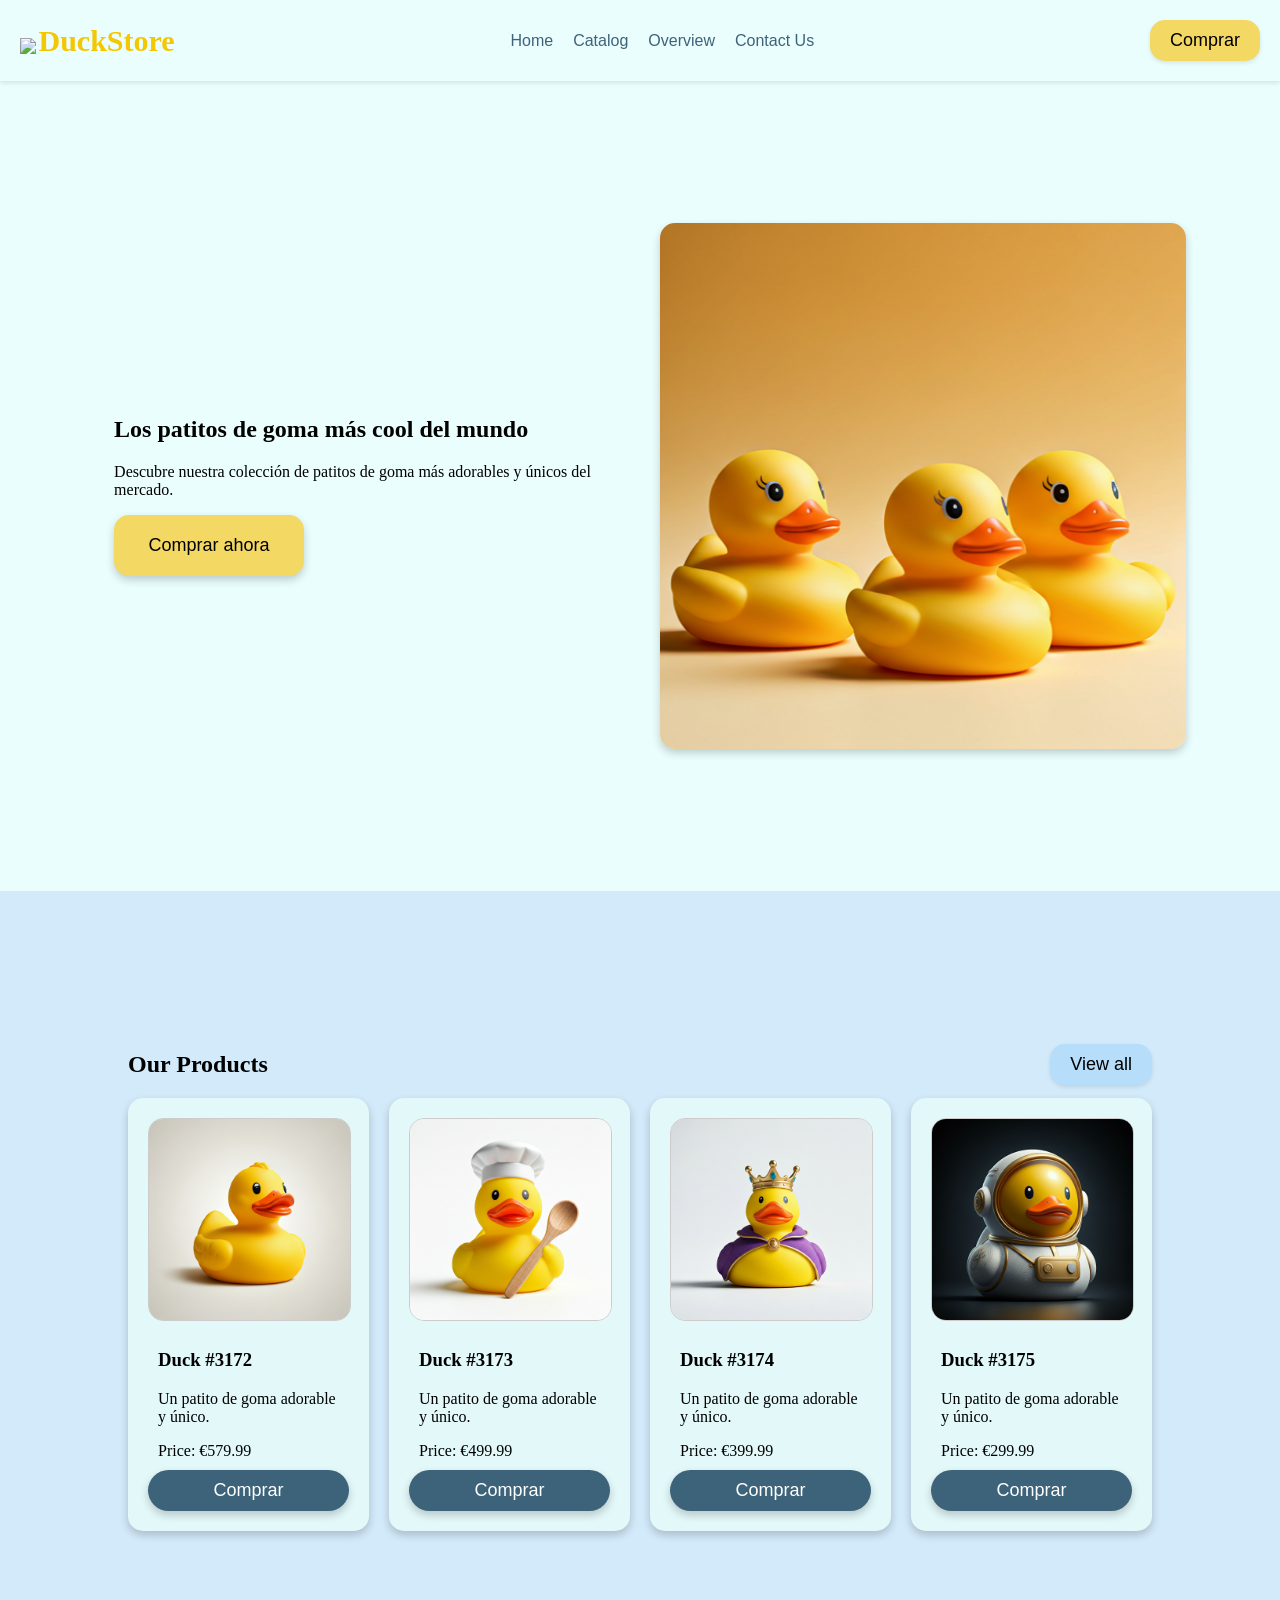
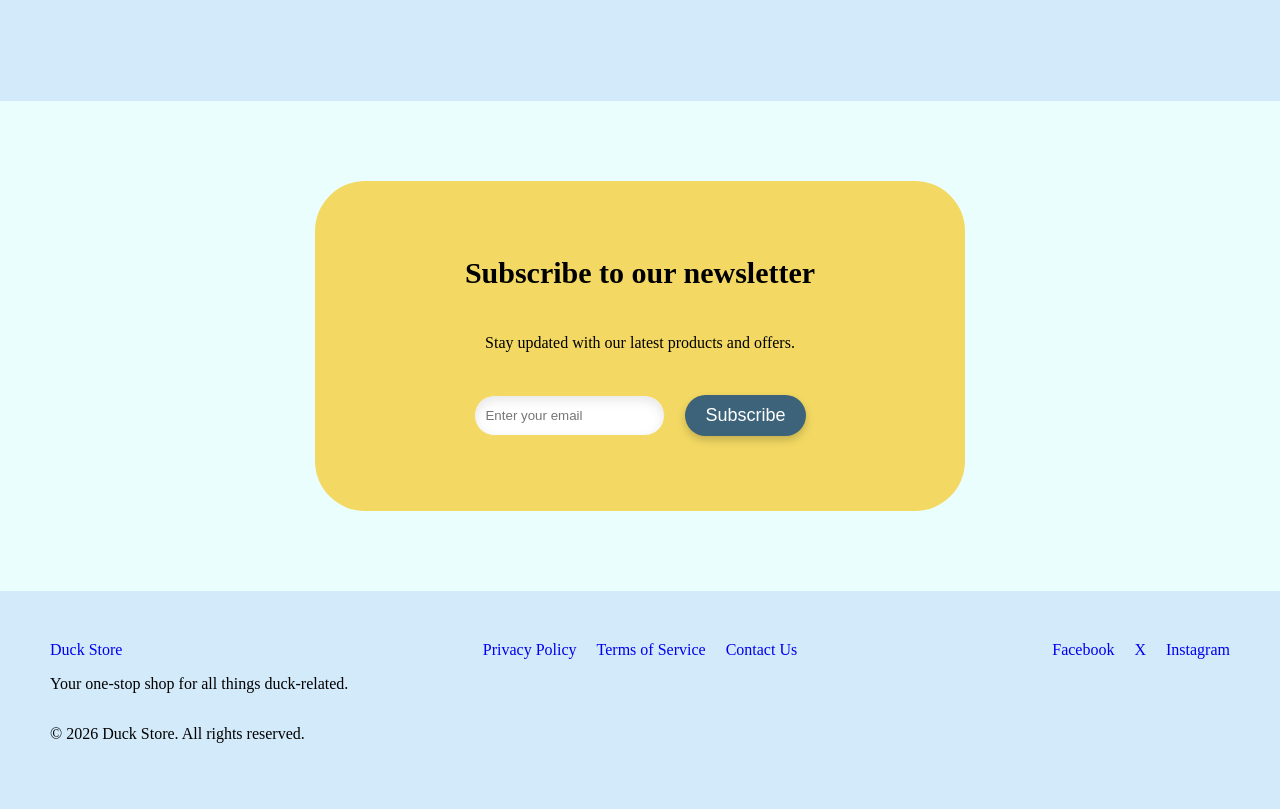
==== commit 1538fd06: "SCRUM 20: Etapa 6 - Añadir los estilos a `layout.css` y `buttons.css`." ====
--- a/index.html
+++ b/index.html
@@ -4,7 +4,7 @@
 <head>
     <meta charset="UTF-8">
     <meta name="viewport" content="width=device-width, initial-scale=1.0">
-    <title>Document</title>
+    <title>DuckStore | Home</title>
     <link rel="stylesheet" href="./css/styles.css">
     <link rel="stylesheet" href="./css/reset.css">
     <link rel="stylesheet" href="./css/layout.css">
--- a/css/styles.css
+++ b/css/styles.css
@@ -1,8 +1,84 @@
-@import "./reset.css";
-@import "./layout.css";
-@import "./typography.css";
+:root {
+
+    /* === Colors === */
+    --color-body-background: #EBFEFE;
+    --color-header-background: #EBFEFE;
+    --color-container-background: #d3eafa;
+    --color-footer-background: var(--color-container-background);
+
+    --color-card-background: #E3F8F9;
+    --color-card-border: #CCCCCC;
+    --color-card-newsletter-background: #F5E06E;
+
+    --color-primary: #F3D963;
+    --color-secondary: #3D637A;
+    
+    --color-button-common: #B6DEFA;
+    --color-button-common-accent: #6bc1ff;
+
+    --color-text: #000000;
+    --color-primary-accent: #f4c700;
+    --color-secondary-accent: #00619e;
+    --color-text-inverted: #FFFFFF;
+
+    --color-link: #FF6F61;
+    --color-link-hover: #FF3B2E;
+    --color-link-active: #FF6F61;
+    --color-link-visited: #FF6F61;
+    --color-link-focus: #FF6F61;
+    --color-link-disabled: #CCCCCC;
 
 
-:root {
-    --color-backgound: #ffffff;
+    /* === Layout === */
+    --margin-small: 10px;
+    --margin-medium: 20px;
+    --margin-large: 30px;
+
+    --padding-small: 10px;
+    --padding-medium: 20px;
+    --padding-large: 30px;
+    --padding-xlarge: 50px;
+
+    --gap-small: 10px;
+    --gap-medium: 20px;
+    --gap-large: 30px;
+
+    --border-radius-small: 5px;
+    --border-radius-medium: 15px;
+    --border-radius-large: 25px;
+    --border-radius-xlarge: 50px;
+
+
+    --border: 1px solid var(--color-card-border);
+    --border-primary: 1px solid var(--color-primary);
+    --border-secondary: 1px solid var(--color-secondary);
+
+    --box-shadow-light: 0 2px 4px rgba(0, 0, 0, 0.1);
+    --box-shadow-medium: 0 4px 8px rgba(0, 0, 0, 0.2);
+    --box-shadow-heavy: 0 8px 16px rgba(0, 0, 0, 0.3);
+    
+    --box-shadow-inner: inset 0 4px 12px rgba(0, 0, 0, 0.1);
+
+    
+    /* === Typography === */
+    
+    --font-family-body: 'Arial', sans-serif;
+    --font-family-heading: 'Helvetica', sans-serif;
+    --font-family-monospace: 'Courier New', monospace;
+    --font-family-cursive: 'Comic Sans MS', cursive;
+    --font-family-fantasy: 'Impact', fantasy;
+    --font-family-serif: 'Times New Roman', serif;
+    --font-family-sans-serif: 'Verdana', sans-serif;
+    
+    --text-xs: 0.75rem;     /* 12px */
+    --text-sm: 0.875rem;    /* 14px */
+    --text-base: 1rem;      /* 16px */
+    --text-lg: 1.125rem;    /* 18px */
+    --text-xl: 1.25rem;     /* 20px */
+    --text-2xl: 1.5rem;     /* 24px */
+    --text-3xl: 1.875rem;   /* 30px */
+    --text-4xl: 2.25rem;    /* 36px */
+    --text-5xl: 3rem;       /* 48px */
+
+
 }
--- a/css/layout.css
+++ b/css/layout.css
@@ -0,0 +1,246 @@
+body {
+    background-color: var(--color-body-background);
+}
+
+/* === HEADER === */
+
+header {
+    position: sticky;
+    top: 0;
+    z-index: 1000;
+    /* height: 10vh; */
+    /* max-height: 10vh; */
+    background-color: var(--color-header-background);
+    box-shadow: var(--box-shadow-light);
+}
+
+.header_container {
+    padding: var(--padding-medium);
+    display: flex;
+    align-items: center;
+    justify-content: space-between;
+}
+
+/* .header_navigation { } */
+
+.header_navigation_list {
+    list-style: none;
+    display: flex;
+    flex-direction: row;
+    gap: var(--gap-medium);
+    margin: 0;
+    padding: 0;
+}
+
+
+/* === HERO SECTION === */
+
+.hero_section {
+    min-height: 90vh;
+    background-color: none;
+    display: flex;
+    align-items: center;
+    justify-content: center;
+}
+
+.hero_container {
+    height: 66vh;
+    display: flex;
+    flex-direction: row;
+    align-items: center;
+    justify-content: space-between;
+    padding: var(--padding-large);
+}
+
+.hero_content {
+    width: 50%;
+    padding: var(--padding-medium);
+}
+
+.hero_image {
+    width: 50%;
+    height: auto;
+    object-fit: contain;
+    border-radius: var(--border-radius-medium);
+    box-shadow: var(--box-shadow-medium);
+}
+
+
+/* === PRODUCTS SECTION === */
+
+
+.products_section {
+    min-height: 90vh;
+    background-color: var(--color-container-background);
+    display: flex;
+    align-items: center;
+    justify-content: center;
+}
+
+.products_container {
+    width: 100%;
+    margin-bottom: var(--margin-large);
+    padding: var(--padding-large);
+}
+
+@media (min-width: 1024px) {
+    .products_container {
+        padding-right: 10vw;
+        padding-left: 10vw;
+    }
+}
+
+.products_header {
+    display: flex;
+    flex-direction: row;
+    align-items: center;
+    justify-content: space-between;
+
+}
+
+.products_list {
+    width: 100%;
+    display: grid;
+    grid-template-columns: repeat(4, 1fr);
+    grid-auto-rows: minmax(80px, auto);
+    gap: var(--gap-medium);
+}
+
+.product_card {
+    background: var(--color-card-background);
+    display: flex;
+    flex-direction: column;
+    justify-content: space-between;
+    padding: var(--padding-medium);
+    border-radius: var(--border-radius-medium);
+    box-shadow: var(--box-shadow-medium);
+
+}
+
+.product_card_content {
+    padding: var(--padding-small);
+}
+
+.product_image {
+    width: 100%;
+    object-fit: contain;
+    border-radius: var(--border-radius-medium);
+    border: var( --border)
+}
+
+
+/* === NEWSLETTER SECTION === */
+
+
+.newsletter_section {
+
+    background-color: none;
+    display: flex;
+    align-items: center;
+    justify-content: center;
+
+    padding: var(--padding-xlarge);
+}
+
+.newsletter_container {
+    background: var(--color-primary);
+
+    margin-top: var(--margin-large);
+    margin-bottom: var(--margin-large);
+    min-height: 70vh;
+    width: 100%;
+    display: flex;
+    flex-direction: row;
+    align-items: center;
+    justify-content: center;
+    padding: var(--padding-large);
+    border-radius: var(--border-radius-xlarge);
+}
+
+@media (min-width: 768px) {
+    .newsletter_container {
+        width: 66%;
+        min-height: 40vh;
+    }
+}
+
+@media (min-width: 1024px) {
+    .newsletter_container {
+        width: 50%;
+        min-height: 30vh;
+    }
+}
+
+.newsletter_content {
+    
+    width: 100%;
+    min-height: 20vh;
+    display: flex;
+    flex-direction: column;
+    align-items: center;
+    justify-content: space-between;
+}
+
+.newsletter_form {
+    display: flex;
+    flex-direction: row;
+    gap: var(--gap-medium);
+}
+
+.newsletter_input {
+    border-radius: var(--border-radius-large);
+    border: none;
+    text-align: left;
+    padding: var(--padding-small);
+    box-shadow: var(--box-shadow-inner);
+    border: var(--border-primary);
+    transition: all 0.3s;
+}
+
+.newsletter_input:hover {
+    border: var(--border-secondary)
+}
+
+
+/* === FOOTER === */
+
+
+footer {
+    background-color: var(--color-container-background);
+    padding: var(--padding-xlarge);
+    align-items: center;
+}
+
+.footer_container {
+    width: 100%;
+    display: grid;
+    grid-template-columns: repeat(3, 1fr);
+    grid-auto-rows: minmax(33%, auto);
+    justify-content: space-between;
+}
+
+.footer_content {
+    display: flex;
+    flex-direction: column;
+    justify-content: space-between;
+    align-items: left;
+}
+.footer_links {
+    display: flex;
+    flex-direction: row;
+    justify-content: center;
+    align-items: start;
+    gap: var(--gap-medium);
+}
+
+.footer_socials {
+    display: flex;
+    flex-direction: row;
+    justify-content: end;
+    align-items: start;
+    gap: var(--gap-medium);
+}
+
+
+
+
--- a/css/typography.css
+++ b/css/typography.css
@@ -0,0 +1,49 @@
+a {
+    text-decoration: none;
+}
+
+
+/* === HEADER === */
+
+.header_logo {
+    font-family: var(--font-family-fantasy);
+    font-size: var(--text-3xl);
+    color: var(--color-primary-accent);
+    font-weight: bold;
+    text-decoration: none;
+}
+
+.header_logo_icon {
+    margin-right: -5px;
+    margin-bottom: -3px;
+}
+
+.header_navigation_link {
+    text-decoration: none;
+    color: var(--color-secondary);
+    font-family: var(--font-family-heading);
+    font-size: var(--text-base);
+}
+
+.header_navigation_link:hover {
+    color: var(--color-secondary-accent);
+    text-decoration: underline;
+}
+
+/* === HERO SECTION === */
+
+.hero_title {}
+
+.hero_description {}
+
+/* === PRODUCTS SECTION === */
+
+
+
+/* === NEWSLETTER SECTION ===  */
+
+.newsletter_title {
+    margin: 0;
+
+    font-size: var(--text-3xl);
+}
--- a/css/buttons.css
+++ b/css/buttons.css
@@ -0,0 +1,90 @@
+/* !!! BUTTON IS A DIV ELEMENT !!! */
+
+/* === BUTTON ACTION === */
+.button_action {
+    background-color: var(--color-primary);
+    color: var(--color-text);
+    padding: var(--padding-small) var(--padding-medium);
+    border: none;
+    border-radius: var(--border-radius-medium);
+    font-family: var(--font-family-heading);
+    font-size: var(--text-lg);
+    cursor: pointer;
+    transition: all 0.3s ease, color 0.3s ease;
+
+    box-shadow: var(--box-shadow-light);
+}
+
+.button_action:hover {
+    background-color: var(--color-primary-accent);
+    color: var(--color-text-inverted);
+}
+
+
+/* === BUTTON ACTION BIG === */
+.button_action_big {
+    padding: var(--padding-medium);
+    width: 150px;
+    
+    background-color: var(--color-primary);
+    color: var(--color-text);
+    border: none;
+    border-radius: var(--border-radius-medium);
+    
+    text-align: center;
+    font-family: var(--font-family-heading);
+    font-size: var(--text-lg);
+    cursor: pointer;
+    transition: all 0.3s ease, color 0.3s ease;
+
+    box-shadow: var(--box-shadow-medium);
+}
+
+.button_action_big:hover {
+    background-color: var(--color-primary-accent);
+    color: var(--color-text-inverted);
+}
+
+/* === BUTTON COMMON === */
+
+.button_common {
+    background-color: var(--color-button-common);
+    color: var(--color-text);
+    padding: var(--padding-small) var(--padding-medium);
+    border: none;
+    border-radius: var(--border-radius-medium);
+    font-family: var(--font-family-heading);
+    font-size: var(--text-lg);
+    cursor: pointer;
+    transition: all 0.3s ease, color 0.3s ease;
+
+    box-shadow: var(--box-shadow-light);
+}
+
+.button_common:hover {
+    background-color: var(--color-button-common-accent);
+    color: var(--color-text-inverted);
+}
+
+/* === BUTTON ACTION SECONDARY === */
+
+.button_action_secondary {
+    background-color: var(--color-secondary);
+    color: var(--color-text-inverted);
+    padding: var(--padding-small) var(--padding-medium);
+    border: none;
+    border-radius: var(--border-radius-large);
+    font-family: var(--font-family-heading);
+    font-size: var(--text-lg);
+    text-align: center;
+    cursor: pointer;
+    transition: all 0.3s ease, color 0.3s ease;
+
+    box-shadow: var(--box-shadow-medium);
+}
+
+.button_action_secondary:hover {
+    background-color: var(--color-secondary-accent);
+    color: var(--color-text-inverted);
+}
+
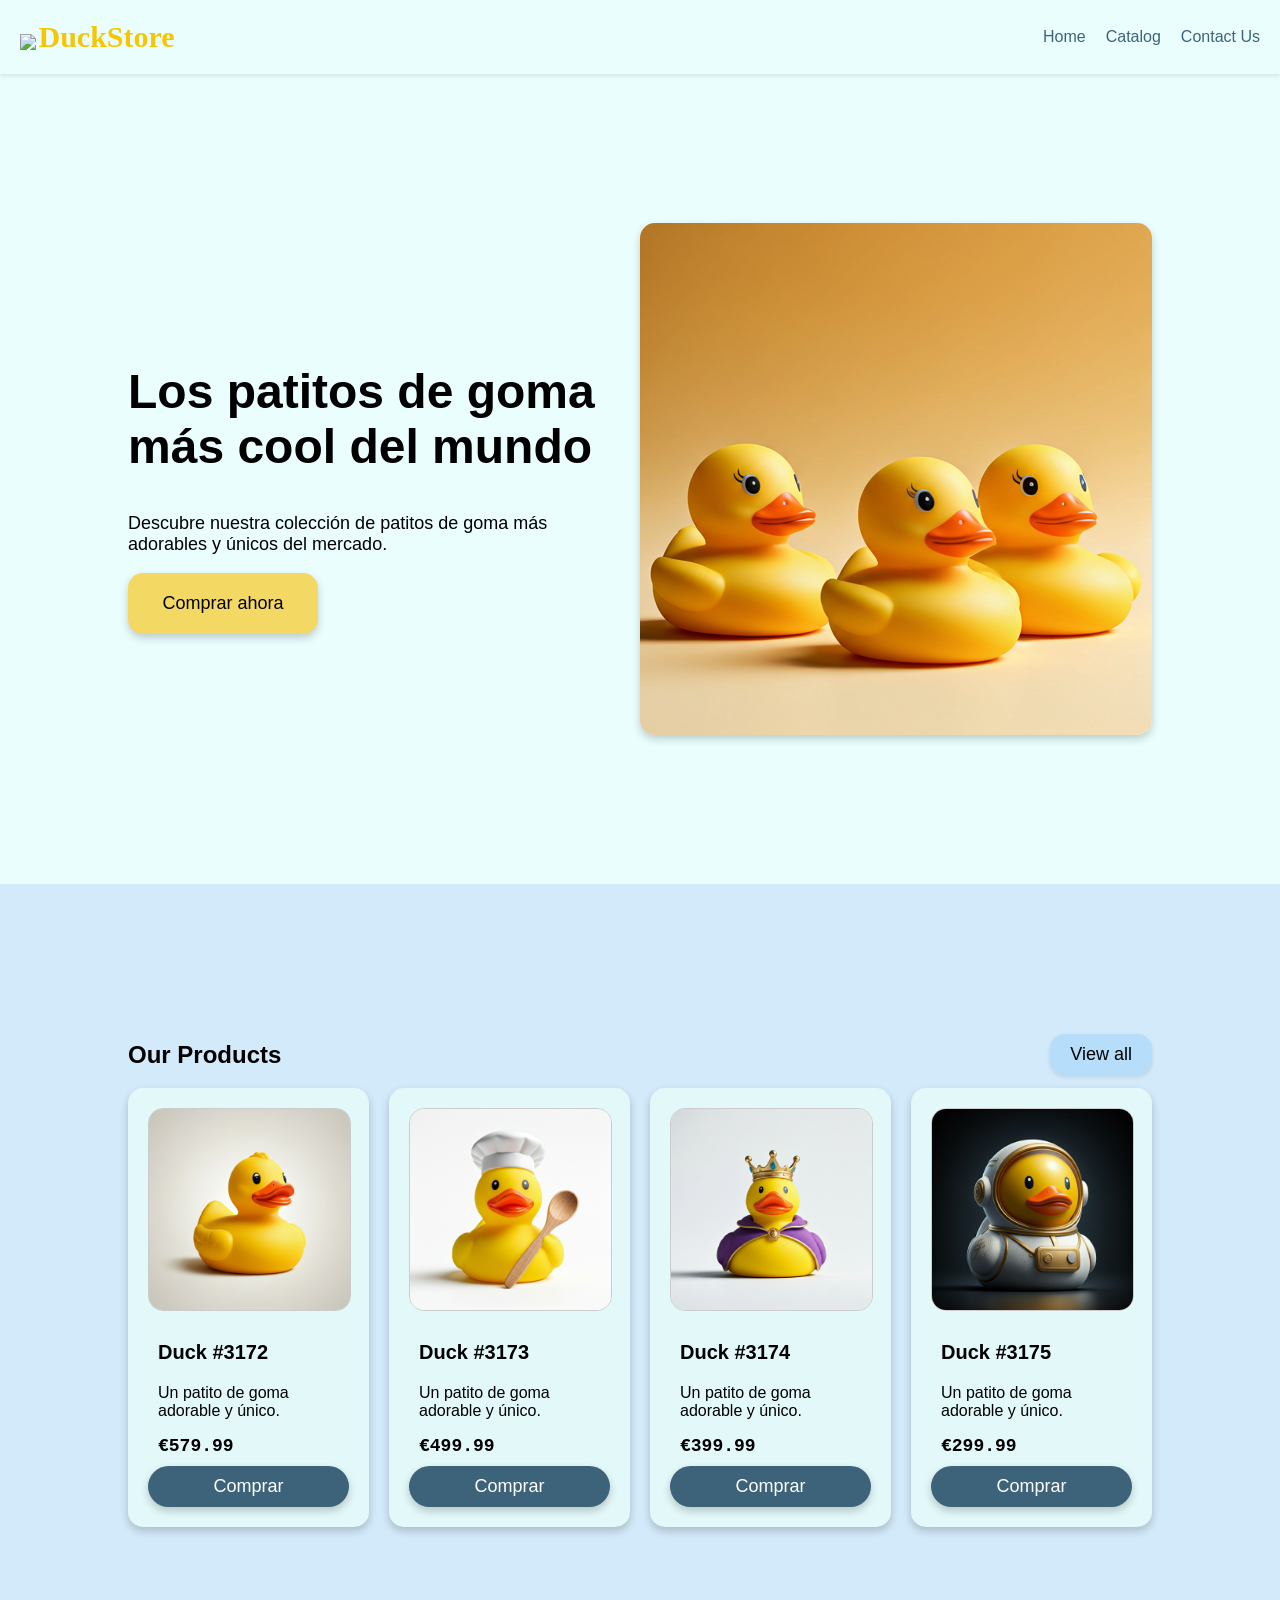
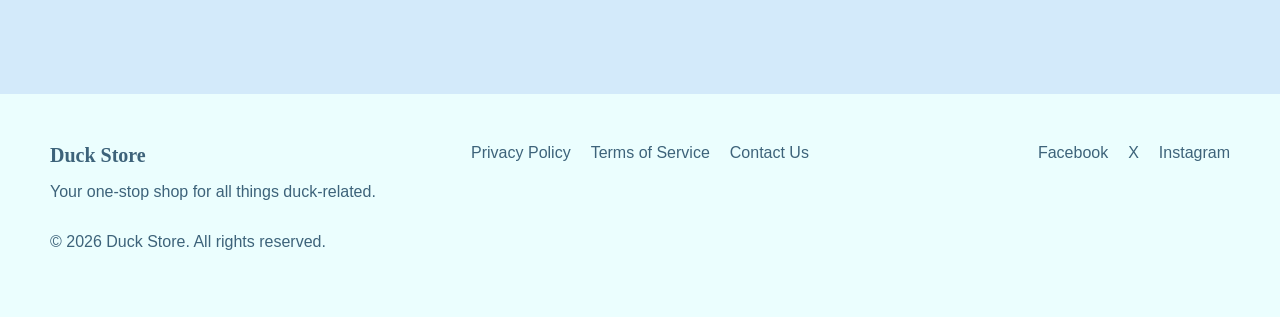
==== commit bf5f5a69: "SCRUM 20:     feat: Etapa 7 - Añadir estilos de tipografía en `typography.css`.     deploy: Etapa 8 " ====
--- a/index.html
+++ b/index.html
@@ -17,101 +17,100 @@
     
     <!-- === HEADER === -->
     <header>
-        <div class="header_container">
+        <div class="header__container">
             <!-- Logo -->
-            <a class="header_logo" href="#">
-                <img height=30 class="header_logo_icon" src="./assets/icons/duck_logo.png">
+            <a class="header__logo" href="#">
+                <img height=30 class="header__logo_icon" src="./assets/icons/duck_logo.png">
                 DuckStore
             </a>
 
             <!-- Navigation -->
-            <nav class="header_navigation">
-                <ul class="header_navigation_list">
-                    <li><a class="header_navigation_link" href="#">Home</a></li>
-                    <li><a class="header_navigation_link" href="#">Catalog</a></li>
-                    <li><a class="header_navigation_link" href="#">Overview</a></li>
-                    <li><a class="header_navigation_link" href="#">Contact Us</a></li>
+            <nav class="header__navigation">
+                <ul class="navigation__list">
+                    <li><a class="navigation__link" href="#">Home</a></li>
+                    <li><a class="navigation__link" href="./pages/catalog.html">Catalog</a></li>
+                    <li><a class="navigation__link" href="./pages/contact.html">Contact Us</a></li>
                 </ul>
             </nav>
 
             <!-- Action Button -->
-            <a href="#">
-                <div id="btn_header" class="button_action">Comprar</div>
-            </a>
+            <!-- <a href="#">
+                <div id="header__button" class="button_action">Comprar</div>
+            </a> -->
         </div>
     </header>
 
     <!-- === MAIN CONTENT === -->
-    <main class="main_content">
+    <main class="main__content">
         <!-- HERO SECTION -->
         <section class="hero_section">
-            <div class="hero_container">
-                <div class="hero_content">
-                    <h1 class="hero_title">Los patitos de goma más cool del mundo</h1>
-                    <p class="hero_description">Descubre nuestra colección de patitos de goma más adorables y únicos del
+            <div class="hero__container">
+                <div class="hero__content">
+                    <h1 class="hero__title">Los patitos de goma más cool del mundo</h1>
+                    <p class="hero__description">Descubre nuestra colección de patitos de goma más adorables y únicos del
                         mercado.</p>
                     <a href="#">
-                        <div id="btn_hero" class="button_action_big">Comprar ahora</div>
+                        <div id="hero__button" class="button_action_big">Comprar ahora</div>
                     </a>
                 </div>
-                <img class="hero_image" src="./assets/images/duck_hero.png" alt="Big Duck Image" />
+                <img class="hero__image" src="./assets/images/duck_hero.png" alt="Big Duck Image" />
             </div>
         </section>
 
         <!-- PRODUCTS SECTION -->
         <section class="products_section">
-            <div class="products_container">
-                <div class="products_header">
-                    <h2>Our Products</h2>
+            <div class="products__container">
+                <div class="products__header">
+                    <h2 class="products_header__title">Our Products</h2>
                     <a href="#">
-                        <div id="btn_view_all" class="button_common">View all</div>
+                        <div id="products__button_view_all" class="button_common">View all</div>
                     </a>
                 </div>
 
                 <!-- Products Grid -->
-                <div class="products_list">
-                    <div class="product_card">
-                        <img class="product_image" src="./assets/images/duck_1.png" alt="Product 1" />
-                        <div class="product_card_content">
-                            <h3 class="product_title">Duck #3172</h3>
-                            <p class="product_description">Un patito de goma adorable y único.</p>
-                            <span class="product_price">Price: €579.99</span>
+                <div class="products__list">
+                    <div class="product__card">
+                        <img class="product__image" src="./assets/images/duck_1.png" alt="Product 1" />
+                        <div class="product_card__content">
+                            <h3 class="product__title">Duck #3172</h3>
+                            <p class="product__description">Un patito de goma adorable y único.</p>
+                            <span class="product__price">€579.99</span>
                         </div>
                         <a href="#">
-                            <div id="btn_product" class="button_action_secondary">Comprar</div>
+                            <div id="product_button" class="button_action_secondary">Comprar</div>
                         </a>
                     </div>
-                    <div class="product_card">
-                        <img class="product_image" src="./assets/images/duck_4.png" alt="Product 2" />
-                        <div class="product_card_content">
-                            <h3 class="product_title">Duck #3173</h3>
-                            <p class="product_description">Un patito de goma adorable y único.</p>
-                            <span class="product_price">Price: €499.99</span>
+                    <div class="product__card">
+                        <img class="product__image" src="./assets/images/duck_4.png" alt="Product 2" />
+                        <div class="product_card__content">
+                            <h3 class="product__title">Duck #3173</h3>
+                            <p class="product__description">Un patito de goma adorable y único.</p>
+                            <span class="product__price">€499.99</span>
                         </div>
                         <a href="#">
-                            <div id="btn_product" class="button_action_secondary">Comprar</div>
+                            <div id="product_button" class="button_action_secondary">Comprar</div>
                         </a>
                     </div>
-                    <div class="product_card">
-                        <img class="product_image" src="./assets/images/duck_3.png" alt="Product 3" />
-                        <div class="product_card_content">
-                            <h3 class="product_title">Duck #3174</h3>
-                            <p class="product_description">Un patito de goma adorable y único.</p>
-                            <span class="product_price">Price: €399.99</span>
+                    <div class="product__card">
+                        <img class="product__image" src="./assets/images/duck_3.png" alt="Product 3" />
+                        <div class="product_card__content">
+                            <h3 class="product__title">Duck #3174</h3>
+                            <p class="product__description">Un patito de goma adorable y único.</p>
+                            <span class="product__price">€399.99</span>
                         </div>
                         <a href="#">
-                            <div id="btn_product" class="button_action_secondary">Comprar</div>
+                            <div id="product_button" class="button_action_secondary">Comprar</div>
                         </a>
                     </div>
-                    <div class="product_card">
-                        <img class="product_image" src="./assets/images/duck_2.png" alt="Product 4" />
-                        <div class="product_card_content">
-                            <h3 class="product_title">Duck #3175</h3>
-                            <p class="product_description">Un patito de goma adorable y único.</p>
-                            <span class="product_price">Price: €299.99</span>
+                    <div class="product__card">
+                        <img class="product__image" src="./assets/images/duck_2.png" alt="Product 4" />
+                        <div class="product_card__content">
+                            <h3 class="product__title">Duck #3175</h3>
+                            <p class="product__description">Un patito de goma adorable y único.</p>
+                            <span class="product__price">€299.99</span>
                         </div>
                         <a href="#">
-                            <div id="btn_product" class="button_action_secondary">Comprar</div>
+                            <div id="product_button" class="button_action_secondary">Comprar</div>
                         </a>
                     </div>
                 </div>
@@ -119,41 +118,44 @@
         </section>
 
         <!-- NEWSLETTER SECTION -->
-        <section class="newsletter_section">
-            <div class="newsletter_container">
-                <div class="newsletter_content">
-                    <h2 class="newsletter_title">Subscribe to our newsletter</h2>
-                    <p class="newsletter_description">Stay updated with our latest products and offers.</p>
-                    <form class="newsletter_form">
-                        <input class="newsletter_input" type="email" placeholder="Enter your email" required />
-                        <div id="btn_newsletter" class="button_action_secondary" type="submit">Subscribe</div>
+        <!-- <section class="newsletter_section">
+            <div class="newsletter__container">
+                <div class="newsletter__content">
+                    <h2 class="newsletter__title">Subscribe to our newsletter</h2>
+                    <p class="newsletter__description">Stay updated with our latest products and offers.</p>
+                    <form class="newsletter__form">
+                        <input class="newsletter__input" type="email" placeholder="Enter your email" required />
+                        <div id="newsletter_button" class="button_action_secondary" type="submit">Subscribe</div>
                     </form>
                 </div>
             </div>
-        </section>
+        </section> -->
     </main>
 
     <!-- === FOOTER === -->
     <footer>
-        <div class="footer_container">
+        <div class="footer__container">
             <!-- Footer Content -->
-            <div class="footer_content">
+            <div class="footer__content">
                 <!-- Logo -->
-                <a class="footer_logo" href="#">Duck Store</a>
-                <p class="footer_description">Your one-stop shop for all things duck-related.</p>
-                <p class="footer_copyright">&copy; 2026 Duck Store. All rights reserved.</p>
+                <a class="footer__logo" href="#">
+                    <img height=30 class="footer__logo_icon" src="./assets/icons/duck_logo.png">
+                    Duck Store
+                </a>
+                <p class="footer__description">Your one-stop shop for all things duck-related.</p>
+                <p class="footer__copyright">&copy; 2026 Duck Store. All rights reserved.</p>
             </div>
             <!-- Footer Links -->
-            <div class="footer_links">
-                <a class="footer_link" href="#">Privacy Policy</a>
-                <a class="footer_link" href="#">Terms of Service</a>
-                <a class="footer_link" href="#">Contact Us</a>
+            <div class="footer__links">
+                <a class="footer__link" href="#">Privacy Policy</a>
+                <a class="footer__link" href="#">Terms of Service</a>
+                <a class="footer__link" href="#">Contact Us</a>
             </div>
             <!-- Socials -->
-            <div class="footer_socials">
-                <a class="footer_social_icon" href="#">Facebook</a>
-                <a class="footer_social_icon" href="#">X</a>
-                <a class="footer_social_icon" href="#">Instagram</a>
+            <div class="footer__socials">
+                <a class="footer__social_icon" href="#">Facebook</a>
+                <a class="footer__social_icon" href="#">X</a>
+                <a class="footer__social_icon" href="#">Instagram</a>
             </div>
         </div>
     </footer>
--- a/css/styles.css
+++ b/css/styles.css
@@ -65,10 +65,7 @@
     --font-family-body: 'Arial', sans-serif;
     --font-family-heading: 'Helvetica', sans-serif;
     --font-family-monospace: 'Courier New', monospace;
-    --font-family-cursive: 'Comic Sans MS', cursive;
     --font-family-fantasy: 'Impact', fantasy;
-    --font-family-serif: 'Times New Roman', serif;
-    --font-family-sans-serif: 'Verdana', sans-serif;
     
     --text-xs: 0.75rem;     /* 12px */
     --text-sm: 0.875rem;    /* 14px */
--- a/css/layout.css
+++ b/css/layout.css
@@ -8,22 +8,20 @@
     position: sticky;
     top: 0;
     z-index: 1000;
-    /* height: 10vh; */
-    /* max-height: 10vh; */
     background-color: var(--color-header-background);
     box-shadow: var(--box-shadow-light);
 }
 
-.header_container {
+.header__container {
     padding: var(--padding-medium);
     display: flex;
     align-items: center;
     justify-content: space-between;
 }
 
-/* .header_navigation { } */
-
-.header_navigation_list {
+/* .header__navigation { } */
+
+.navigation__list {
     list-style: none;
     display: flex;
     flex-direction: row;
@@ -43,8 +41,9 @@
     justify-content: center;
 }
 
-.hero_container {
-    height: 66vh;
+.hero__container {
+    /* height: 66vh; */
+    width: 100%;
     display: flex;
     flex-direction: row;
     align-items: center;
@@ -52,13 +51,20 @@
     padding: var(--padding-large);
 }
 
-.hero_content {
-    width: 50%;
-    padding: var(--padding-medium);
-}
-
-.hero_image {
-    width: 50%;
+@media (min-width: 1024px) {
+    .hero__container {
+        padding-right: 10vw;
+        padding-left: 10vw;
+    }
+}
+
+.hero__content {
+    /* width: 50%; */
+    padding-right: var(--padding-large);
+}
+
+.hero__image {
+    /* width: 50%; */
     height: auto;
     object-fit: contain;
     border-radius: var(--border-radius-medium);
@@ -77,28 +83,28 @@
     justify-content: center;
 }
 
-.products_container {
+.products__container {
     width: 100%;
     margin-bottom: var(--margin-large);
     padding: var(--padding-large);
 }
 
 @media (min-width: 1024px) {
-    .products_container {
+    .products__container {
         padding-right: 10vw;
         padding-left: 10vw;
     }
 }
 
-.products_header {
-    display: flex;
-    flex-direction: row;
-    align-items: center;
-    justify-content: space-between;
-
-}
-
-.products_list {
+.products__header {
+    display: flex;
+    flex-direction: row;
+    align-items: center;
+    justify-content: space-between;
+
+}
+
+.products__list {
     width: 100%;
     display: grid;
     grid-template-columns: repeat(4, 1fr);
@@ -106,7 +112,7 @@
     gap: var(--gap-medium);
 }
 
-.product_card {
+.product__card {
     background: var(--color-card-background);
     display: flex;
     flex-direction: column;
@@ -117,11 +123,11 @@
 
 }
 
-.product_card_content {
+.product_card__content {
     padding: var(--padding-small);
 }
 
-.product_image {
+.product__image {
     width: 100%;
     object-fit: contain;
     border-radius: var(--border-radius-medium);
@@ -142,7 +148,7 @@
     padding: var(--padding-xlarge);
 }
 
-.newsletter_container {
+.newsletter__container {
     background: var(--color-primary);
 
     margin-top: var(--margin-large);
@@ -158,20 +164,20 @@
 }
 
 @media (min-width: 768px) {
-    .newsletter_container {
+    .newsletter__container {
         width: 66%;
         min-height: 40vh;
     }
 }
 
 @media (min-width: 1024px) {
-    .newsletter_container {
+    .newsletter__container {
         width: 50%;
         min-height: 30vh;
     }
 }
 
-.newsletter_content {
+.newsletter__content {
     
     width: 100%;
     min-height: 20vh;
@@ -181,13 +187,13 @@
     justify-content: space-between;
 }
 
-.newsletter_form {
-    display: flex;
-    flex-direction: row;
-    gap: var(--gap-medium);
-}
-
-.newsletter_input {
+.newsletter__form {
+    display: flex;
+    flex-direction: row;
+    gap: var(--gap-medium);
+}
+
+.newsletter__input {
     border-radius: var(--border-radius-large);
     border: none;
     text-align: left;
@@ -197,7 +203,7 @@
     transition: all 0.3s;
 }
 
-.newsletter_input:hover {
+.newsletter__input:hover {
     border: var(--border-secondary)
 }
 
@@ -206,12 +212,12 @@
 
 
 footer {
-    background-color: var(--color-container-background);
+    background-color: var(--color-body-background);
     padding: var(--padding-xlarge);
     align-items: center;
 }
 
-.footer_container {
+.footer__container {
     width: 100%;
     display: grid;
     grid-template-columns: repeat(3, 1fr);
@@ -219,13 +225,14 @@
     justify-content: space-between;
 }
 
-.footer_content {
+.footer__content {
     display: flex;
     flex-direction: column;
     justify-content: space-between;
     align-items: left;
 }
-.footer_links {
+
+.footer__links {
     display: flex;
     flex-direction: row;
     justify-content: center;
@@ -233,7 +240,8 @@
     gap: var(--gap-medium);
 }
 
-.footer_socials {
+
+.footer__socials {
     display: flex;
     flex-direction: row;
     justify-content: end;
@@ -244,3 +252,4 @@
 
 
 
+
--- a/css/typography.css
+++ b/css/typography.css
@@ -1,3 +1,12 @@
+body {
+    font-family: var( --font-family-body);
+}
+
+h1, h2, h3 {
+    font-family: var(--font-family-heading);
+}
+
+
 a {
     text-decoration: none;
 }
@@ -5,7 +14,7 @@
 
 /* === HEADER === */
 
-.header_logo {
+.header__logo {
     font-family: var(--font-family-fantasy);
     font-size: var(--text-3xl);
     color: var(--color-primary-accent);
@@ -13,37 +22,94 @@
     text-decoration: none;
 }
 
-.header_logo_icon {
+.header__logo_icon {
     margin-right: -5px;
     margin-bottom: -3px;
 }
 
-.header_navigation_link {
+.navigation__link {
     text-decoration: none;
     color: var(--color-secondary);
     font-family: var(--font-family-heading);
     font-size: var(--text-base);
 }
 
-.header_navigation_link:hover {
+.navigation__link:hover {
     color: var(--color-secondary-accent);
     text-decoration: underline;
 }
 
 /* === HERO SECTION === */
 
-.hero_title {}
+.hero__title {
+    font-size: var(--text-5xl)
+}
 
-.hero_description {}
+.hero__description {
+    font-size: var(--text-lg);
+    margin-right: var(--margin-medium);
+}
 
 /* === PRODUCTS SECTION === */
 
+.products_header__title {
+    font-size: var(--text-2xl);
+}
 
+.product__title {
+    font-size: var(--text-xl);
+}
+
+.product__description {
+    font-size: var(--text-base);
+}
+
+.product__price {
+    font-family: var(--font-family-monospace);
+    font-weight: 700;
+    font-size: var(--text-lg)
+}
 
 /* === NEWSLETTER SECTION ===  */
 
-.newsletter_title {
+.newsletter__title {
     margin: 0;
 
     font-size: var(--text-3xl);
-}+}
+
+.newsletter__description {}
+
+
+/* === FOOTER ===  */
+
+
+footer {
+    color: var(--color-secondary);
+
+    a {
+        color: var(--color-secondary);
+    }
+}
+
+.footer__logo {
+    font-family: var(--font-family-fantasy);
+    font-size: var(--text-xl);
+    color: var(--color-secondary);
+    font-weight: bold;
+    text-decoration: none;
+}
+
+.footer__logo_icon {
+    display: none;
+    margin-right: -5px;
+    margin-bottom: -3px;
+}
+
+.footer__link:hover {
+    text-decoration: underline;
+}
+
+.footer__social_icon:hover {
+    text-decoration: underline;
+}
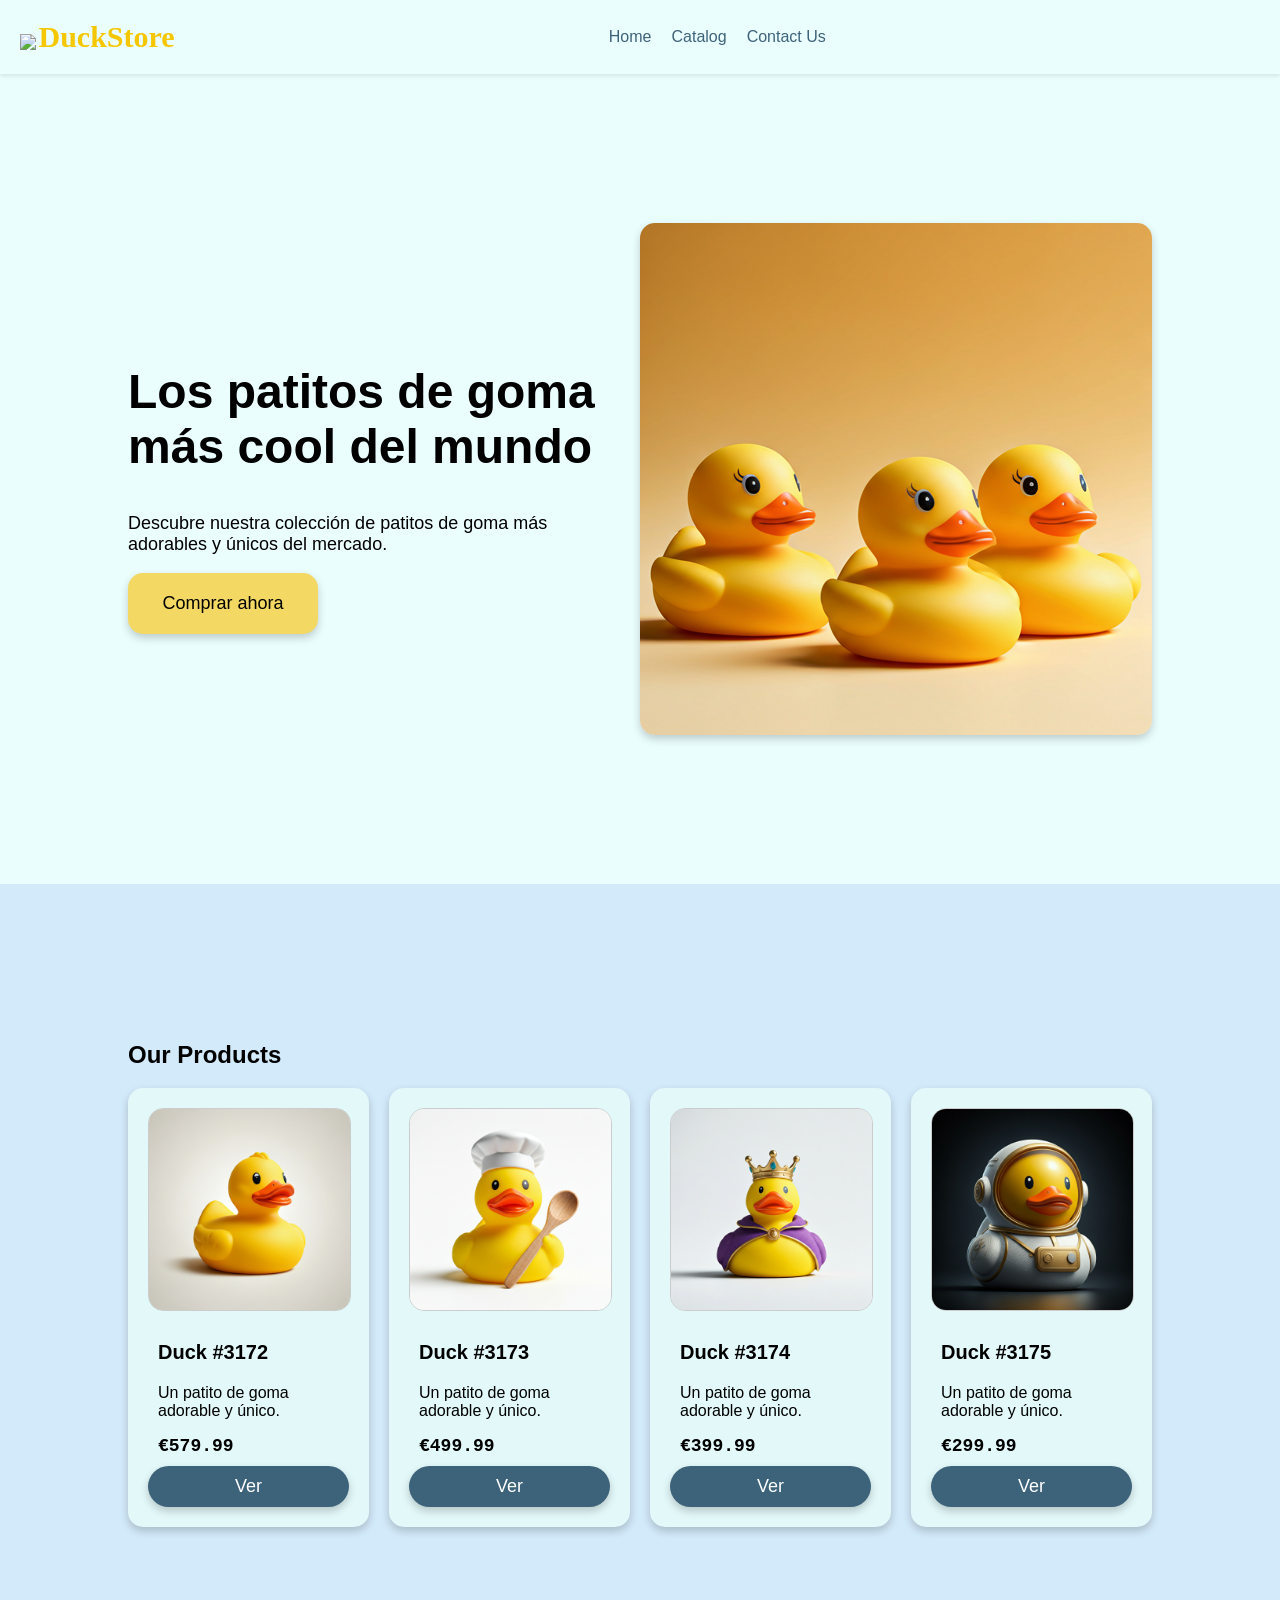
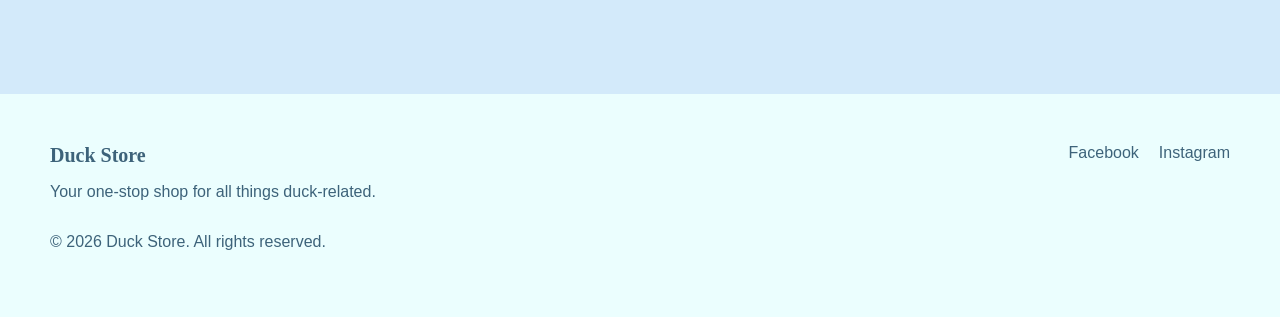
==== commit fa8c5db9: "fix: Trabajo con `index.html` para quitar cosas. Fijar los direcciones para otros pajinas." ====
--- a/index.html
+++ b/index.html
@@ -6,10 +6,6 @@
     <meta name="viewport" content="width=device-width, initial-scale=1.0">
     <title>DuckStore | Home</title>
     <link rel="stylesheet" href="./css/styles.css">
-    <link rel="stylesheet" href="./css/reset.css">
-    <link rel="stylesheet" href="./css/layout.css">
-    <link rel="stylesheet" href="./css/typography.css">
-    <link rel="stylesheet" href="./css/buttons.css">
 
 </head>
 
@@ -27,7 +23,7 @@
             <!-- Navigation -->
             <nav class="header__navigation">
                 <ul class="navigation__list">
-                    <li><a class="navigation__link" href="#">Home</a></li>
+                    <li><a class="navigation__link" href="./index.html">Home</a></li>
                     <li><a class="navigation__link" href="./pages/catalog.html">Catalog</a></li>
                     <li><a class="navigation__link" href="./pages/contact.html">Contact Us</a></li>
                 </ul>
@@ -37,6 +33,8 @@
             <!-- <a href="#">
                 <div id="header__button" class="button_action">Comprar</div>
             </a> -->
+
+            <div></div> <!-- para hacer navegacion en medio de header -->
         </div>
     </header>
 
@@ -49,7 +47,7 @@
                     <h1 class="hero__title">Los patitos de goma más cool del mundo</h1>
                     <p class="hero__description">Descubre nuestra colección de patitos de goma más adorables y únicos del
                         mercado.</p>
-                    <a href="#">
+                    <a href="./pages/catalog.html">
                         <div id="hero__button" class="button_action_big">Comprar ahora</div>
                     </a>
                 </div>
@@ -62,9 +60,9 @@
             <div class="products__container">
                 <div class="products__header">
                     <h2 class="products_header__title">Our Products</h2>
-                    <a href="#">
+                    <!-- <a href="#">
                         <div id="products__button_view_all" class="button_common">View all</div>
-                    </a>
+                    </a> -->
                 </div>
 
                 <!-- Products Grid -->
@@ -76,8 +74,10 @@
                             <p class="product__description">Un patito de goma adorable y único.</p>
                             <span class="product__price">€579.99</span>
                         </div>
-                        <a href="#">
-                            <div id="product_button" class="button_action_secondary">Comprar</div>
+                        <a href="./pages/detail.html">
+                            <div id="product_button" class="button_action_secondary">
+                                Ver
+                            </div>
                         </a>
                     </div>
                     <div class="product__card">
@@ -87,8 +87,10 @@
                             <p class="product__description">Un patito de goma adorable y único.</p>
                             <span class="product__price">€499.99</span>
                         </div>
-                        <a href="#">
-                            <div id="product_button" class="button_action_secondary">Comprar</div>
+                        <a href="./pages/detail.html">
+                            <div id="product_button" class="button_action_secondary">
+                                Ver
+                            </div>
                         </a>
                     </div>
                     <div class="product__card">
@@ -98,8 +100,10 @@
                             <p class="product__description">Un patito de goma adorable y único.</p>
                             <span class="product__price">€399.99</span>
                         </div>
-                        <a href="#">
-                            <div id="product_button" class="button_action_secondary">Comprar</div>
+                        <a href="./pages/detail.html">
+                            <div id="product_button" class="button_action_secondary">
+                                Ver
+                            </div>
                         </a>
                     </div>
                     <div class="product__card">
@@ -109,8 +113,10 @@
                             <p class="product__description">Un patito de goma adorable y único.</p>
                             <span class="product__price">€299.99</span>
                         </div>
-                        <a href="#">
-                            <div id="product_button" class="button_action_secondary">Comprar</div>
+                        <a href="./pages/detail.html">
+                            <div id="product_button" class="button_action_secondary">
+                                Ver
+                            </div>
                         </a>
                     </div>
                 </div>
@@ -146,16 +152,16 @@
                 <p class="footer__copyright">&copy; 2026 Duck Store. All rights reserved.</p>
             </div>
             <!-- Footer Links -->
-            <div class="footer__links">
+            <!-- <div class="footer__links">
                 <a class="footer__link" href="#">Privacy Policy</a>
                 <a class="footer__link" href="#">Terms of Service</a>
                 <a class="footer__link" href="#">Contact Us</a>
-            </div>
+            </div> -->
+            <div></div>
             <!-- Socials -->
             <div class="footer__socials">
-                <a class="footer__social_icon" href="#">Facebook</a>
-                <a class="footer__social_icon" href="#">X</a>
-                <a class="footer__social_icon" href="#">Instagram</a>
+                <a class="footer__social_icon" target="_blank" href="https://www.facebook.com">Facebook</a>
+                <a class="footer__social_icon" target="_blank" href="https://www.instagram.com">Instagram</a>
             </div>
         </div>
     </footer>
--- a/css/styles.css
+++ b/css/styles.css
@@ -1,3 +1,8 @@
+@import url("./reset.css");
+@import url("./layout.css");
+@import url("./typography.css");
+@import url("./buttons.css");
+
 :root {
 
     /* === Colors === */
